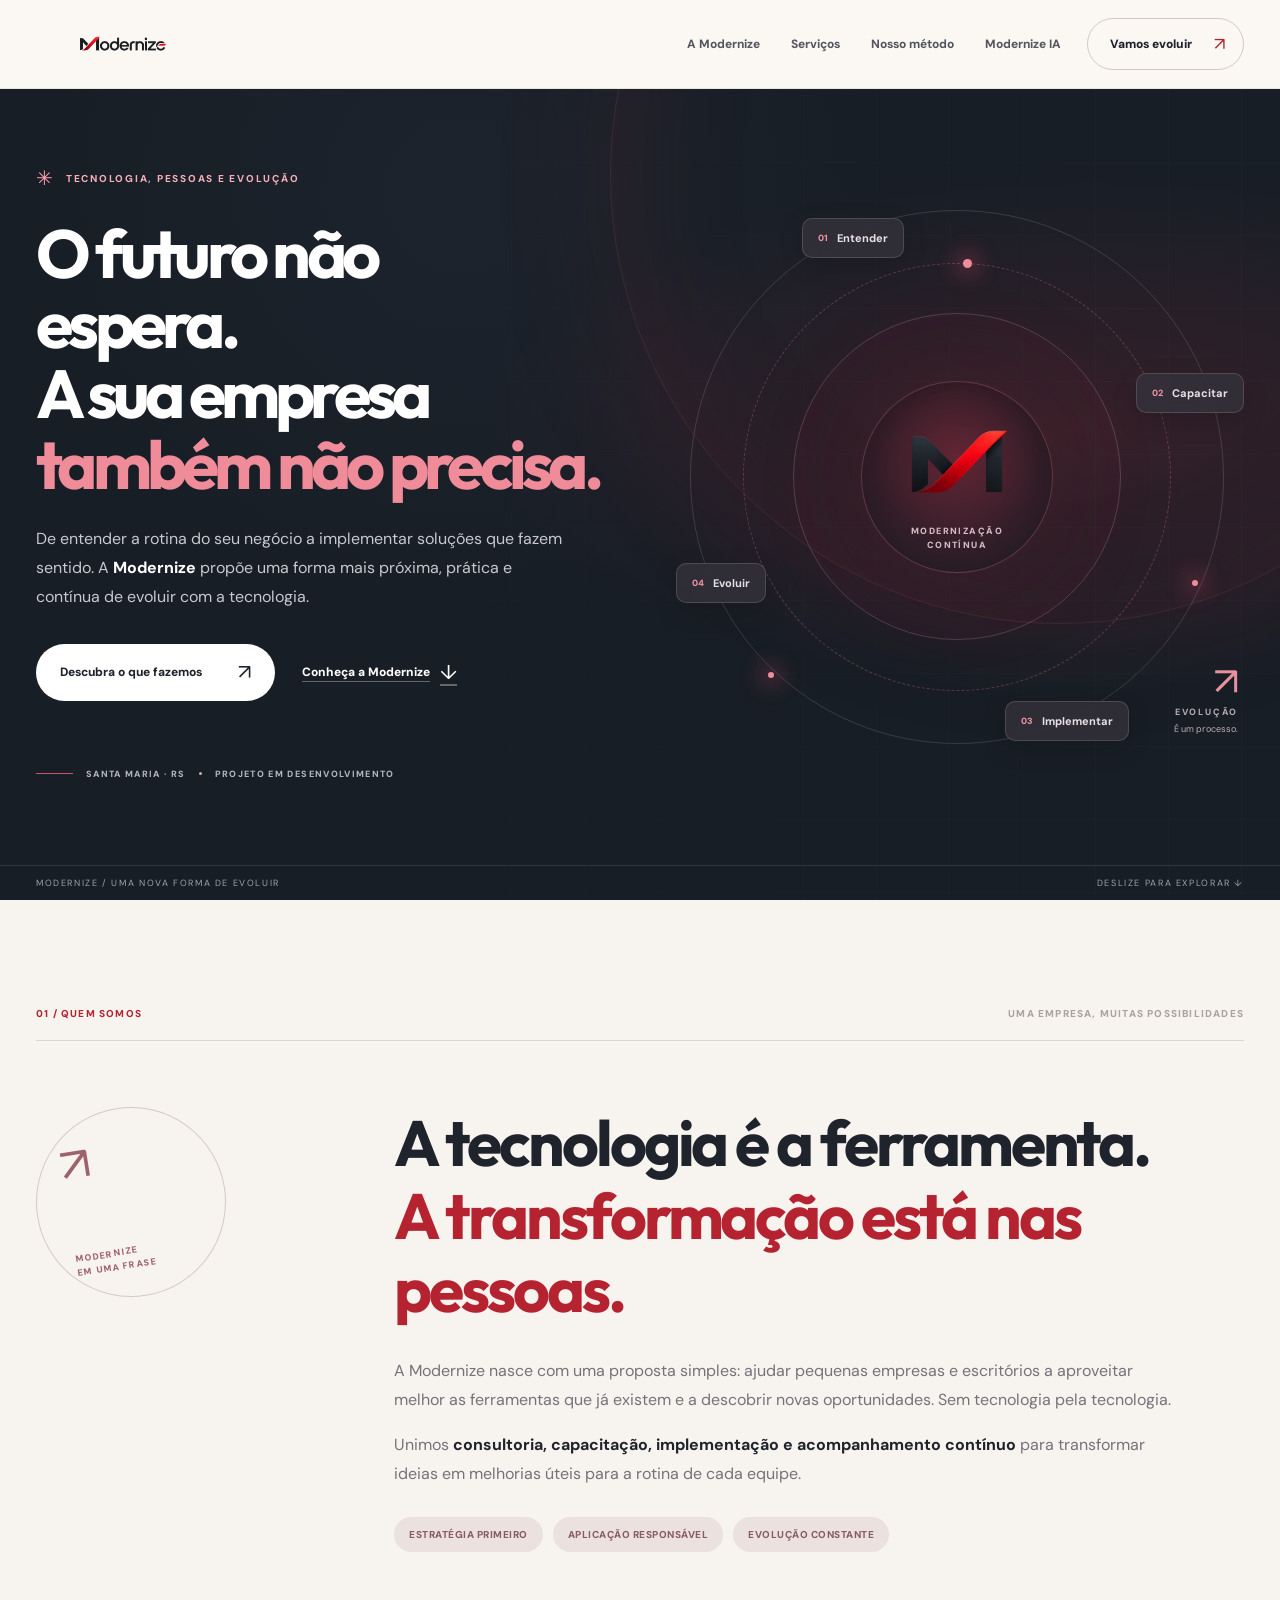
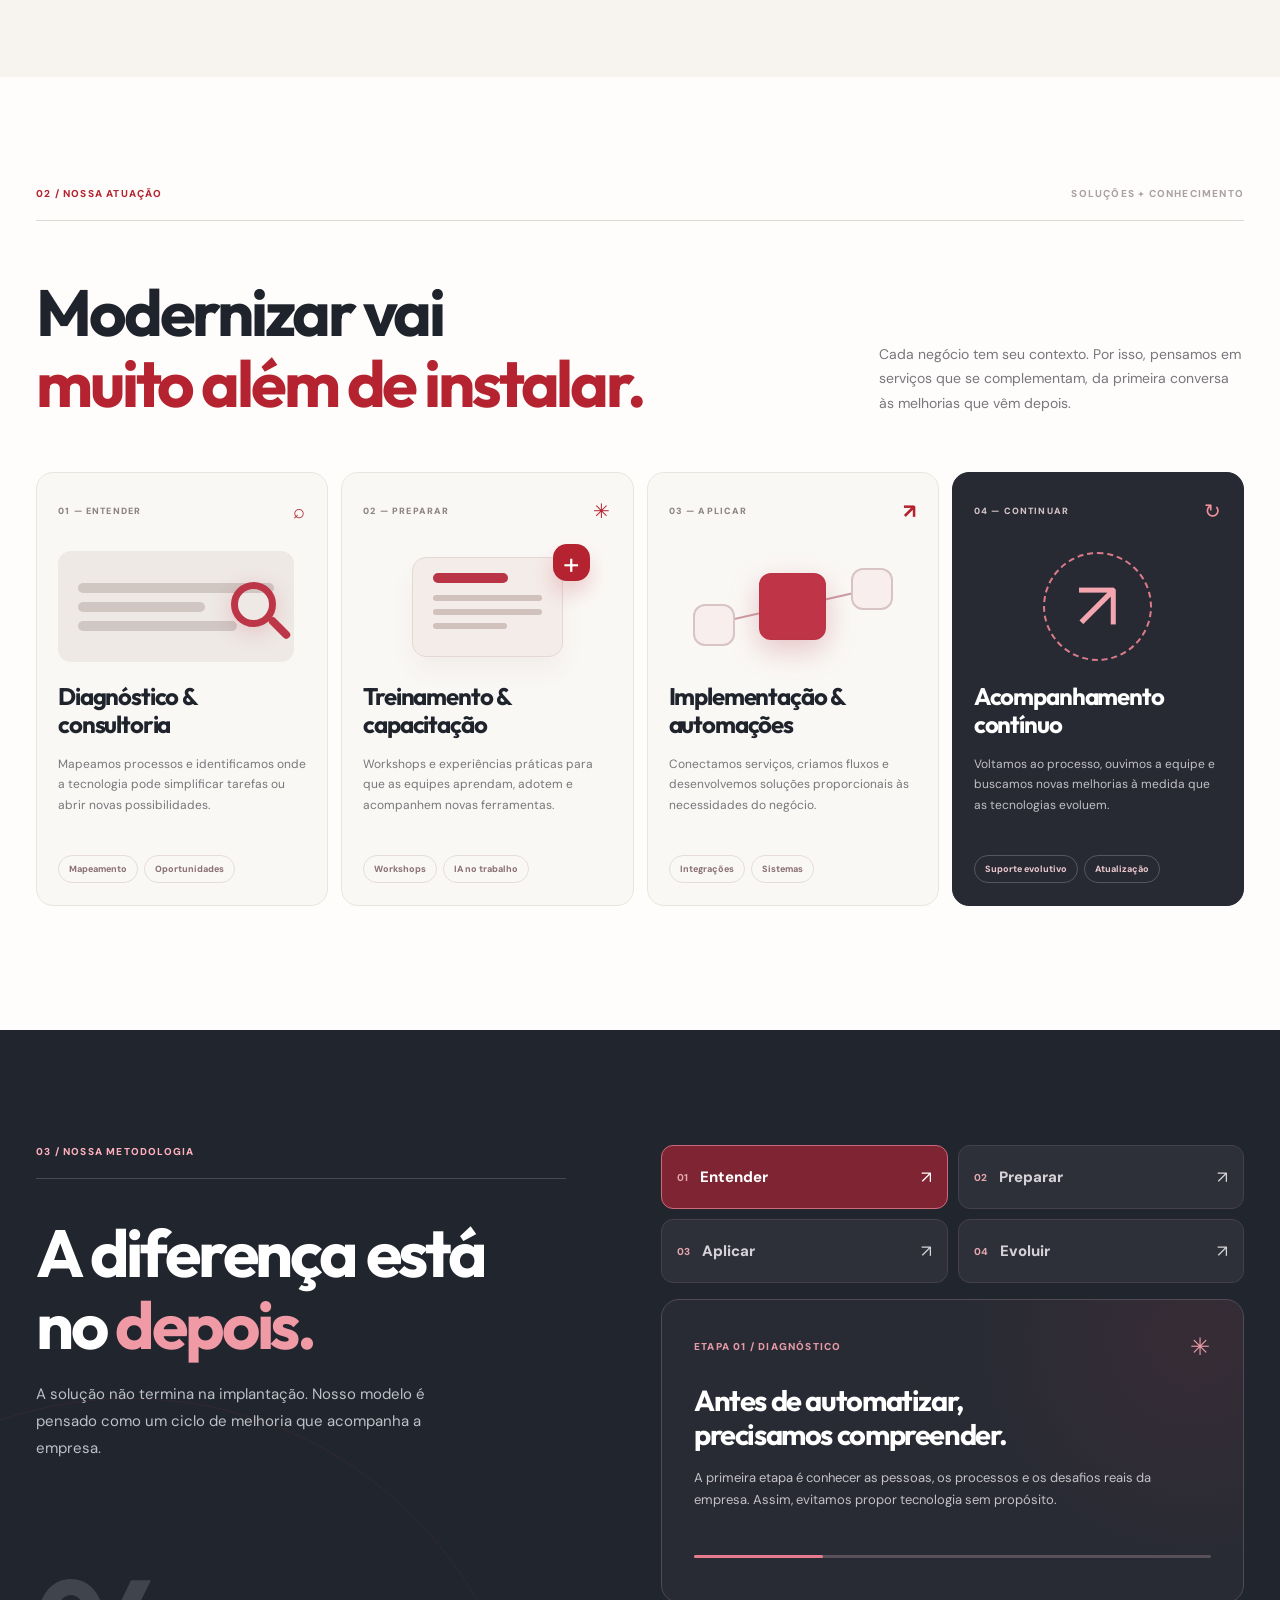
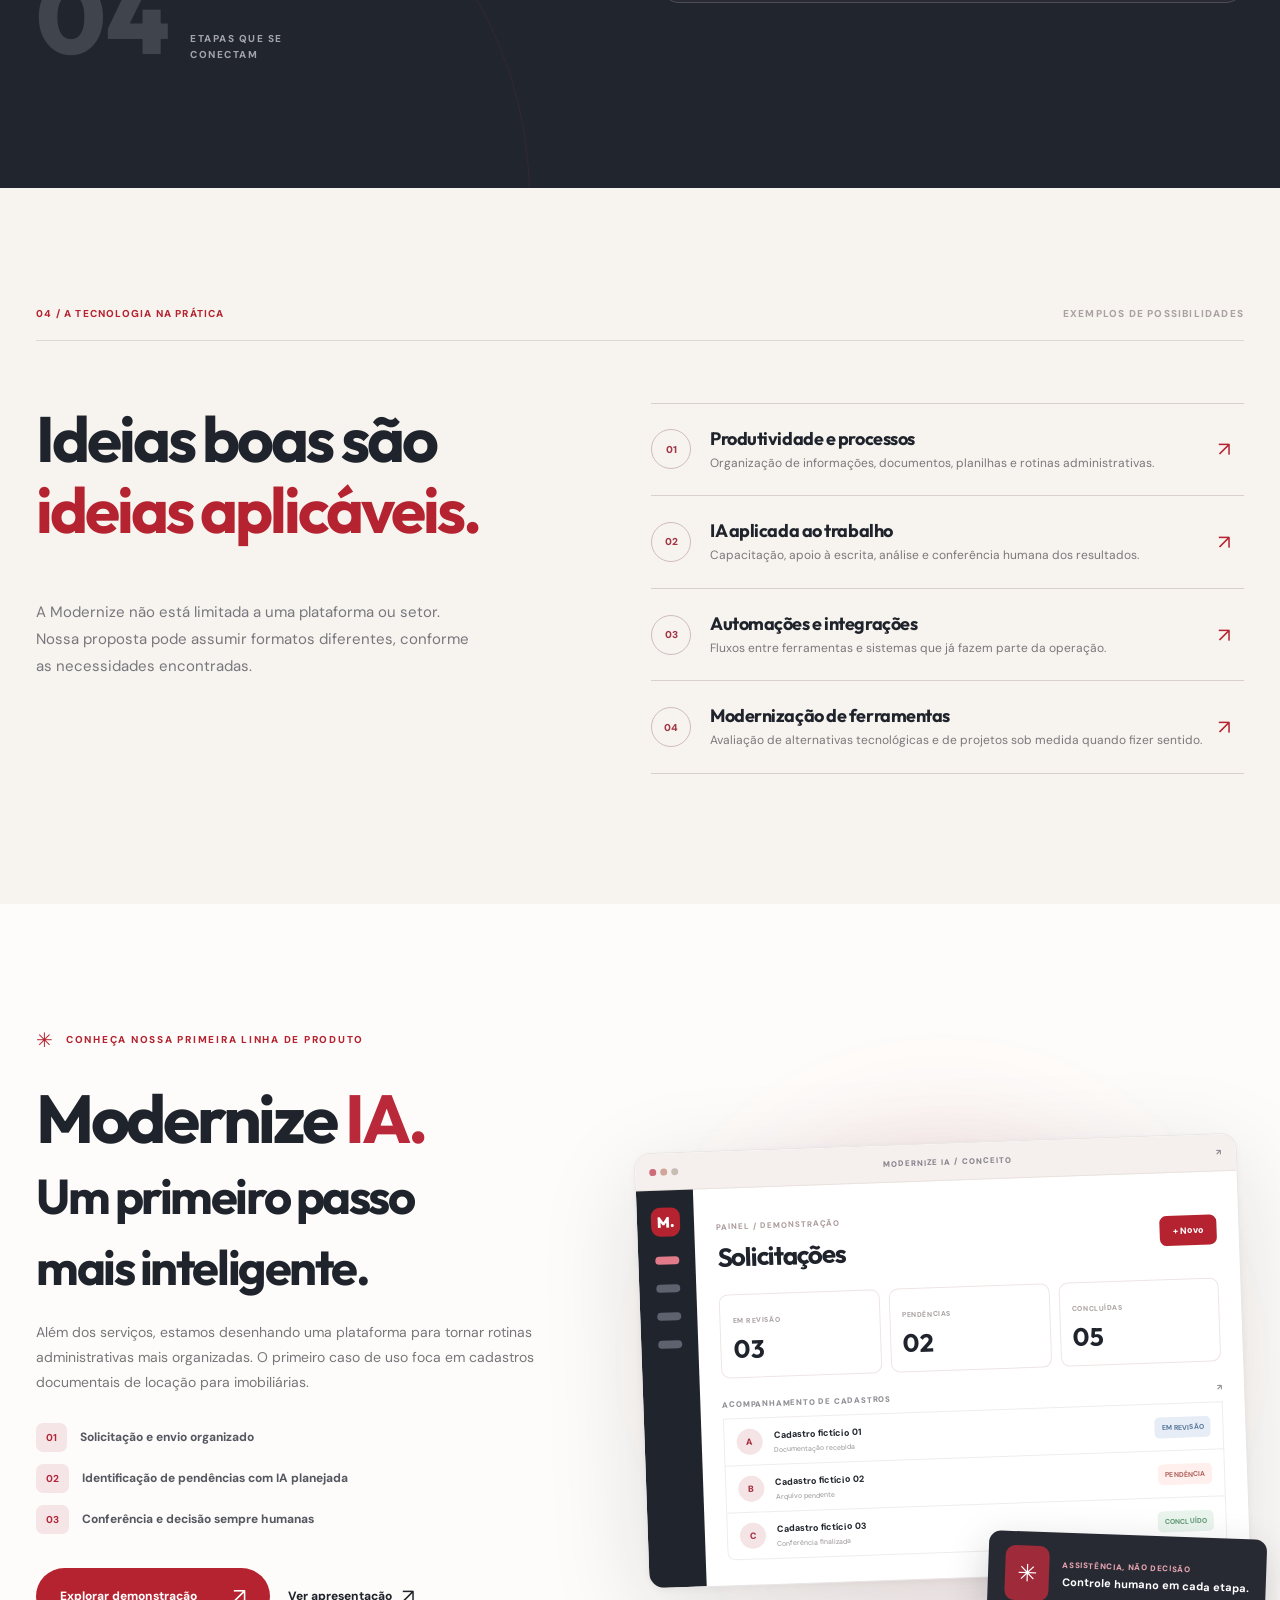
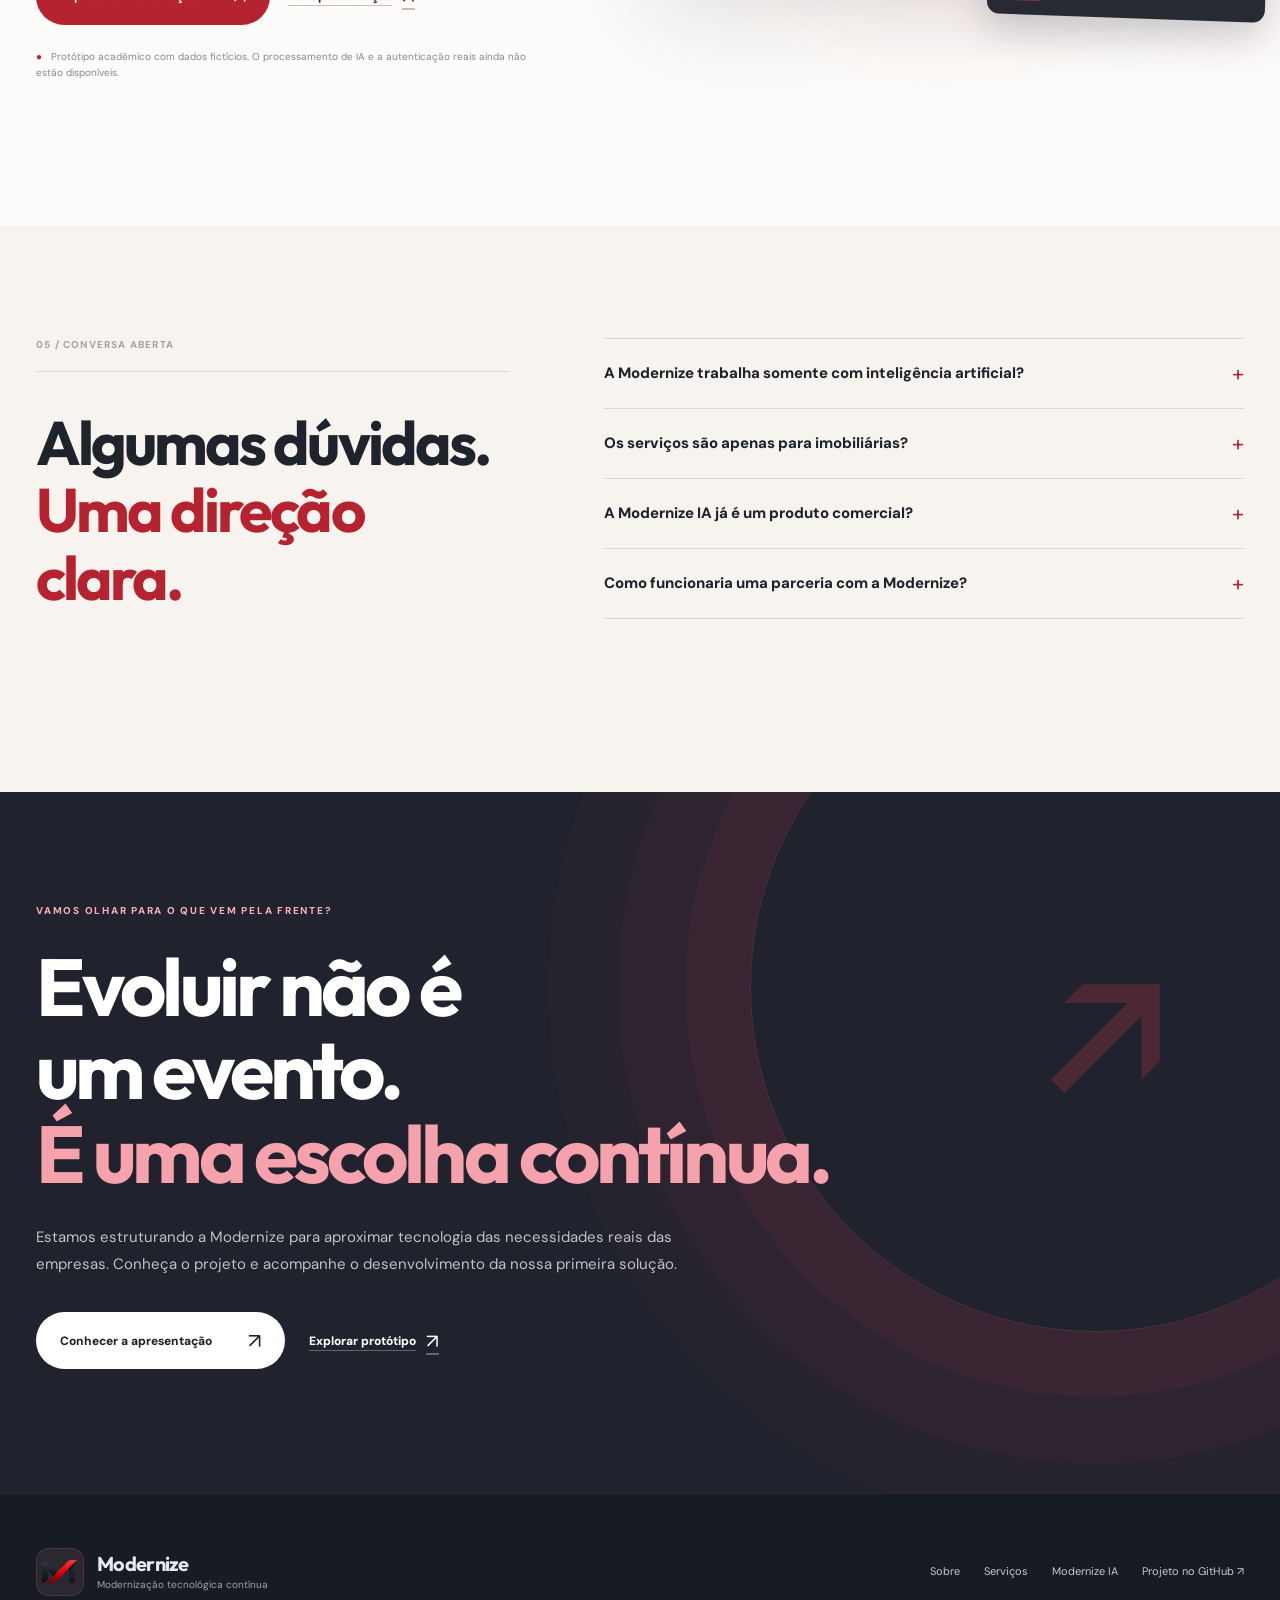
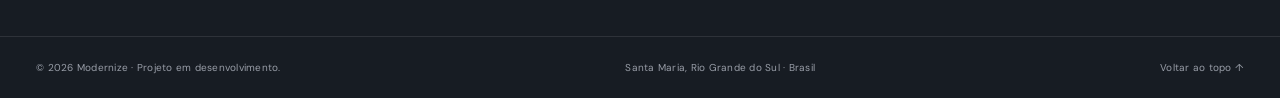
==== landing/index.html @ 46f1979c "feat: cria landing page institucional da Modernize para publicação separada na Vercel" ====
<!doctype html>
<html lang="pt-BR">
<head>
  <meta charset="UTF-8">
  <meta name="viewport" content="width=device-width, initial-scale=1, viewport-fit=cover">
  <meta name="theme-color" content="#f6f2ee">
  <meta name="description" content="Modernize: consultoria, capacitação, automações, sistemas e acompanhamento tecnológico contínuo para empresas. A tecnologia muda. A Modernize acompanha.">
  <meta property="og:type" content="website">
  <meta property="og:title" content="Modernize — Tecnologia para continuar evoluindo">
  <meta property="og:description" content="Do diagnóstico à implementação. Da capacitação ao acompanhamento contínuo. Modernização tecnológica pensada para a rotina do seu negócio.">
  <meta property="og:locale" content="pt_BR">
  <meta name="color-scheme" content="light">
  <title>Modernize — Modernização tecnológica contínua</title>
  <link rel="icon" type="image/png" href="assets/brand/Glossy%20Red%20and%20Graphite%20M%20Logo.png">
  <link rel="stylesheet" href="styles.css">
  <script defer src="main.js"></script>
</head>
<body>
  <a class="skip-link" href="#inicio">Ir para conteúdo</a>
  <div class="reading-progress" aria-hidden="true"></div>

  <header class="site-header" id="topo">
    <div class="shell nav-shell">
      <a href="#inicio" class="nav-brand" aria-label="Modernize, voltar ao início">
        <img src="assets/brand/Modernize%20logo.png" alt="Modernize" width="173" height="51">
      </a>
      <nav class="nav-links" id="primary-navigation" aria-label="Navegação principal">
        <a href="#sobre">A Modernize</a>
        <a href="#servicos">Serviços</a>
        <a href="#metodo">Nosso método</a>
        <a href="#modernize-ia">Modernize IA</a>
        <a class="nav-mobile-cta" href="#proximo-passo">Conhecer o projeto <span aria-hidden="true">↗</span></a>
      </nav>
      <a class="nav-cta" href="#proximo-passo">Vamos evoluir <span aria-hidden="true">↗</span></a>
      <button class="menu-toggle" id="menu-toggle" type="button" aria-expanded="false" aria-controls="primary-navigation" aria-label="Abrir menu">
        <span></span><span></span>
      </button>
    </div>
  </header>

  <main id="inicio">
    <section class="hero" aria-labelledby="hero-title">
      <div class="hero-grid" aria-hidden="true"></div>
      <div class="hero-light" aria-hidden="true"></div>
      <div class="shell hero-layout">
        <div class="hero-copy">
          <div class="overline on-dark"><span class="tiny-star">✳</span> TECNOLOGIA, PESSOAS E EVOLUÇÃO</div>
          <h1 id="hero-title">O futuro não<br>espera.<br><span>A sua empresa</span><br><em>também não precisa.</em></h1>
          <p>De entender a rotina do seu negócio a implementar soluções que fazem sentido. A <strong>Modernize</strong> propõe uma forma mais próxima, prática e contínua de evoluir com a tecnologia.</p>
          <div class="hero-actions">
            <a class="button button-light" href="#servicos">Descubra o que fazemos <span aria-hidden="true">↗</span></a>
            <a class="text-link text-link-light" href="#sobre">Conheça a Modernize <span aria-hidden="true">↓</span></a>
          </div>
          <div class="hero-bottom"><span class="hero-bottom-line" aria-hidden="true"></span><span>SANTA MARIA · RS</span><span class="dot-separator" aria-hidden="true"></span><span>PROJETO EM DESENVOLVIMENTO</span></div>
        </div>
        <div class="hero-visual" aria-label="Diagrama ilustrativo: entender, capacitar, implementar e evoluir continuamente">
          <div class="orbit orbit-one" aria-hidden="true"></div>
          <div class="orbit orbit-two" aria-hidden="true"></div>
          <div class="orbit orbit-three" aria-hidden="true"></div>
          <span class="orbit-spark spark-one" aria-hidden="true"></span>
          <span class="orbit-spark spark-two" aria-hidden="true"></span>
          <span class="orbit-spark spark-three" aria-hidden="true"></span>
          <span class="orbit-label label-top"><span class="label-index">01</span> Entender</span>
          <span class="orbit-label label-right"><span class="label-index">02</span> Capacitar</span>
          <span class="orbit-label label-bottom"><span class="label-index">03</span> Implementar</span>
          <span class="orbit-label label-left"><span class="label-index">04</span> Evoluir</span>
          <div class="orbit-core">
            <img src="assets/brand/Glossy%20Red%20and%20Graphite%20M%20Logo.png" width="156" height="156" alt="">
            <span>MODERNIZAÇÃO<br>CONTÍNUA</span>
          </div>
          <div class="orbit-corner" aria-hidden="true"><span>↗</span><b>EVOLUÇÃO</b><small>É um processo.</small></div>
        </div>
      </div>
      <div class="hero-tail" aria-hidden="true"><span>MODERNIZE / UMA NOVA FORMA DE EVOLUIR</span><span>DESLIZE PARA EXPLORAR ↓</span></div>
    </section>

    <section class="statement-section" id="sobre" aria-labelledby="statement-title">
      <div class="shell">
        <div class="section-meta"><span>01 / QUEM SOMOS</span><span>UMA EMPRESA, MUITAS POSSIBILIDADES</span></div>
        <div class="statement-layout">
          <div class="statement-stamp"><span class="stamp-arrow">↗</span><span>MODERNIZE<br>EM UMA FRASE</span></div>
          <div class="statement-copy reveal">
            <h2 id="statement-title">A tecnologia é a ferramenta.<br><em>A transformação está nas pessoas.</em></h2>
            <p>A Modernize nasce com uma proposta simples: ajudar pequenas empresas e escritórios a aproveitar melhor as ferramentas que já existem e a descobrir novas oportunidades. Sem tecnologia pela tecnologia.</p>
            <p>Unimos <strong>consultoria, capacitação, implementação e acompanhamento contínuo</strong> para transformar ideias em melhorias úteis para a rotina de cada equipe.</p>
            <div class="statement-pills"><span>Estratégia primeiro</span><span>Aplicação responsável</span><span>Evolução constante</span></div>
          </div>
        </div>
      </div>
    </section>

    <section class="services-section" id="servicos" aria-labelledby="services-title">
      <div class="shell">
        <div class="section-meta"><span>02 / NOSSA ATUAÇÃO</span><span>SOLUÇÕES + CONHECIMENTO</span></div>
        <div class="section-title-row reveal">
          <h2 id="services-title">Modernizar vai<br><em>muito além de instalar.</em></h2>
          <p>Cada negócio tem seu contexto. Por isso, pensamos em serviços que se complementam, da primeira conversa às melhorias que vêm depois.</p>
        </div>
        <div class="services-grid">
          <article class="service-card reveal">
            <div class="service-card-top"><span>01 — ENTENDER</span><span class="card-icon" aria-hidden="true">⌕</span></div>
            <div class="service-illustration illus-diagnostic" aria-hidden="true"><span></span><span></span><span></span><i class="inspection-point"></i></div>
            <h3>Diagnóstico &amp;<br>consultoria</h3>
            <p>Mapeamos processos e identificamos onde a tecnologia pode simplificar tarefas ou abrir novas possibilidades.</p>
            <div class="service-tags"><span>Mapeamento</span><span>Oportunidades</span></div>
          </article>
          <article class="service-card reveal">
            <div class="service-card-top"><span>02 — PREPARAR</span><span class="card-icon" aria-hidden="true">✳</span></div>
            <div class="service-illustration illus-training" aria-hidden="true"><span class="training-screen"><b></b><i></i><i></i><i></i></span><span class="training-spark">+</span></div>
            <h3>Treinamento &amp;<br>capacitação</h3>
            <p>Workshops e experiências práticas para que as equipes aprendam, adotem e acompanhem novas ferramentas.</p>
            <div class="service-tags"><span>Workshops</span><span>IA no trabalho</span></div>
          </article>
          <article class="service-card reveal">
            <div class="service-card-top"><span>03 — APLICAR</span><span class="card-icon" aria-hidden="true">↗</span></div>
            <div class="service-illustration illus-implementation" aria-hidden="true"><span class="node-main"></span><span class="node-left"></span><span class="node-right"></span><i class="node-line line-a"></i><i class="node-line line-b"></i></div>
            <h3>Implementação &amp;<br>automações</h3>
            <p>Conectamos serviços, criamos fluxos e desenvolvemos soluções proporcionais às necessidades do negócio.</p>
            <div class="service-tags"><span>Integrações</span><span>Sistemas</span></div>
          </article>
          <article class="service-card service-card-accent reveal">
            <div class="service-card-top"><span>04 — CONTINUAR</span><span class="card-icon" aria-hidden="true">↻</span></div>
            <div class="service-illustration illus-evolution" aria-hidden="true"><span class="evolution-ring"><b>↗</b></span></div>
            <h3>Acompanhamento<br>contínuo</h3>
            <p>Voltamos ao processo, ouvimos a equipe e buscamos novas melhorias à medida que as tecnologias evoluem.</p>
            <div class="service-tags"><span>Suporte evolutivo</span><span>Atualização</span></div>
          </article>
        </div>
      </div>
    </section>

    <section class="process-section" id="metodo" aria-labelledby="process-title">
      <div class="shell process-layout">
        <div class="process-intro reveal">
          <div class="section-meta meta-on-dark"><span>03 / NOSSA METODOLOGIA</span></div>
          <h2 id="process-title">A diferença está<br>no <em>depois.</em></h2>
          <p>A solução não termina na implantação. Nosso modelo é pensado como um ciclo de melhoria que acompanha a empresa.</p>
          <div class="method-index"><b>04</b><span>ETAPAS QUE SE<br>CONECTAM</span></div>
        </div>
        <div class="process-content reveal">
          <div class="method-tabs" role="tablist" aria-label="Etapas do nosso método">
            <button class="method-tab is-active" type="button" role="tab" id="method-tab-1" aria-selected="true" aria-controls="method-panel" data-stage="0"><span>01</span> Entender <span class="method-symbol" aria-hidden="true">↗</span></button>
            <button class="method-tab" type="button" role="tab" id="method-tab-2" aria-selected="false" aria-controls="method-panel" data-stage="1" tabindex="-1"><span>02</span> Preparar <span class="method-symbol" aria-hidden="true">↗</span></button>
            <button class="method-tab" type="button" role="tab" id="method-tab-3" aria-selected="false" aria-controls="method-panel" data-stage="2" tabindex="-1"><span>03</span> Aplicar <span class="method-symbol" aria-hidden="true">↗</span></button>
            <button class="method-tab" type="button" role="tab" id="method-tab-4" aria-selected="false" aria-controls="method-panel" data-stage="3" tabindex="-1"><span>04</span> Evoluir <span class="method-symbol" aria-hidden="true">↗</span></button>
          </div>
          <div class="method-panel" id="method-panel" role="tabpanel" aria-labelledby="method-tab-1" tabindex="0">
            <div class="method-panel-head"><span id="method-panel-label">ETAPA 01 / DIAGNÓSTICO</span><span aria-hidden="true">✳</span></div>
            <h3 id="method-panel-title">Antes de automatizar,<br>precisamos compreender.</h3>
            <p id="method-panel-text">A primeira etapa é conhecer as pessoas, os processos e os desafios reais da empresa. Assim, evitamos propor tecnologia sem propósito.</p>
            <div class="method-progress" aria-label="Primeira etapa de quatro"><i class="method-progress-fill" id="method-progress-fill"></i></div>
          </div>
        </div>
      </div>
    </section>

    <section class="applications-section" aria-labelledby="apps-title">
      <div class="shell">
        <div class="section-meta"><span>04 / A TECNOLOGIA NA PRÁTICA</span><span>EXEMPLOS DE POSSIBILIDADES</span></div>
        <div class="applications-layout">
          <div class="applications-intro reveal">
            <h2 id="apps-title">Ideias boas são<br><em>ideias aplicáveis.</em></h2>
            <p>A Modernize não está limitada a uma plataforma ou setor. Nossa proposta pode assumir formatos diferentes, conforme as necessidades encontradas.</p>
          </div>
          <div class="application-list reveal">
            <div class="application-row"><span class="application-icon">01</span><div><h3>Produtividade e processos</h3><p>Organização de informações, documentos, planilhas e rotinas administrativas.</p></div><span aria-hidden="true">↗</span></div>
            <div class="application-row"><span class="application-icon">02</span><div><h3>IA aplicada ao trabalho</h3><p>Capacitação, apoio à escrita, análise e conferência humana dos resultados.</p></div><span aria-hidden="true">↗</span></div>
            <div class="application-row"><span class="application-icon">03</span><div><h3>Automações e integrações</h3><p>Fluxos entre ferramentas e sistemas que já fazem parte da operação.</p></div><span aria-hidden="true">↗</span></div>
            <div class="application-row"><span class="application-icon">04</span><div><h3>Modernização de ferramentas</h3><p>Avaliação de alternativas tecnológicas e de projetos sob medida quando fizer sentido.</p></div><span aria-hidden="true">↗</span></div>
          </div>
        </div>
      </div>
    </section>

    <section class="product-section" id="modernize-ia" aria-labelledby="product-title">
      <div class="shell product-shell">
        <div class="product-copy reveal">
          <div class="overline"><span class="red-star">✳</span> CONHEÇA NOSSA PRIMEIRA LINHA DE PRODUTO</div>
          <h2 id="product-title">Modernize <em>IA.</em><br><span>Um primeiro passo<br>mais inteligente.</span></h2>
          <p>Além dos serviços, estamos desenhando uma plataforma para tornar rotinas administrativas mais organizadas. O primeiro caso de uso foca em cadastros documentais de locação para imobiliárias.</p>
          <div class="product-benefits"><span><b>01</b> Solicitação e envio organizado</span><span><b>02</b> Identificação de pendências com IA planejada</span><span><b>03</b> Conferência e decisão sempre humanas</span></div>
          <div class="product-actions"><a class="button button-red" href="https://eduardolavall.github.io/modernize/demo.html" target="_blank" rel="noopener noreferrer">Explorar demonstração <span aria-hidden="true">↗</span></a><a class="text-link" href="https://eduardolavall.github.io/modernize/" target="_blank" rel="noopener noreferrer">Ver apresentação <span aria-hidden="true">↗</span></a></div>
          <p class="product-caveat"><span aria-hidden="true">●</span> Protótipo acadêmico com dados fictícios. O processamento de IA e a autenticação reais ainda não estão disponíveis.</p>
        </div>
        <div class="product-art reveal" aria-label="Prévia ilustrativa de painel de controle de solicitações da Modernize IA">
          <div class="product-window">
            <div class="window-bar"><div><i></i><i></i><i></i></div><span>MODERNIZE IA / CONCEITO</span><span>↗</span></div>
            <div class="window-content">
              <div class="mock-side"><div class="mock-logo">M.</div><span class="mock-nav-active"></span><span></span><span></span><span></span></div>
              <div class="mock-main">
                <div class="mock-header"><div><small>PAINEL / DEMONSTRAÇÃO</small><h3>Solicitações</h3></div><span class="mock-new">+ Novo</span></div>
                <div class="mock-stats"><div><small>EM REVISÃO</small><strong>03</strong></div><div><small>PENDÊNCIAS</small><strong>02</strong></div><div><small>CONCLUÍDAS</small><strong>05</strong></div></div>
                <div class="mock-table-title">ACOMPANHAMENTO DE CADASTROS <span>↗</span></div>
                <div class="mock-table-row"><span class="mock-avatar">A</span><span>Cadastro fictício 01<small>Documentação recebida</small></span><b class="status-review">EM REVISÃO</b></div>
                <div class="mock-table-row"><span class="mock-avatar">B</span><span>Cadastro fictício 02<small>Arquivo pendente</small></span><b class="status-pending">PENDÊNCIA</b></div>
                <div class="mock-table-row"><span class="mock-avatar">C</span><span>Cadastro fictício 03<small>Conferência finalizada</small></span><b class="status-done">CONCLUÍDO</b></div>
              </div>
            </div>
          </div>
          <div class="product-float"><span>✳</span><div><small>ASSISTÊNCIA, NÃO DECISÃO</small><strong>Controle humano em cada etapa.</strong></div></div>
        </div>
      </div>
    </section>

    <section class="faq-section" aria-labelledby="faq-title">
      <div class="shell faq-layout">
        <div class="reveal">
          <div class="section-meta"><span>05 / CONVERSA ABERTA</span></div>
          <h2 id="faq-title">Algumas dúvidas.<br><em>Uma direção clara.</em></h2>
        </div>
        <div class="faq-list reveal">
          <details><summary>A Modernize trabalha somente com inteligência artificial?<span aria-hidden="true">+</span></summary><p>Não. Inteligência artificial é uma das tecnologias que podemos aplicar. O foco da Modernize é entender processos e combinar capacitação, sistemas, integrações e melhorias adequadas a cada empresa.</p></details>
          <details><summary>Os serviços são apenas para imobiliárias?<span aria-hidden="true">+</span></summary><p>Não. Nossa proposta é atender empresas e escritórios de diferentes setores. Imobiliárias são o primeiro segmento escolhido para desenvolver e validar uma oferta específica.</p></details>
          <details><summary>A Modernize IA já é um produto comercial?<span aria-hidden="true">+</span></summary><p>Ainda não. Atualmente temos uma demonstração acadêmica funcional com dados sintéticos. Integrações reais, armazenamento seguro, autenticação e processamento de IA fazem parte das etapas posteriores.</p></details>
          <details><summary>Como funcionaria uma parceria com a Modernize?<span aria-hidden="true">+</span></summary><p>O modelo proposto começa com diagnóstico, passa por capacitação e implementação, e inclui acompanhamento de resultados. Escopo, investimento e operação dependerão do contexto de cada projeto e ainda serão validados.</p></details>
        </div>
      </div>
    </section>

    <section class="end-section" id="proximo-passo" aria-labelledby="end-title">
      <div class="shell end-layout">
        <div class="end-decoration" aria-hidden="true">↗</div>
        <div class="end-copy reveal"><div class="overline on-dark">VAMOS OLHAR PARA O QUE VEM PELA FRENTE?</div><h2 id="end-title">Evoluir não é<br>um evento.<br><em>É uma escolha contínua.</em></h2><p>Estamos estruturando a Modernize para aproximar tecnologia das necessidades reais das empresas. Conheça o projeto e acompanhe o desenvolvimento da nossa primeira solução.</p><div class="end-actions"><a class="button button-light" href="https://eduardolavall.github.io/modernize/" target="_blank" rel="noopener noreferrer">Conhecer a apresentação <span aria-hidden="true">↗</span></a><a class="text-link text-link-light" href="https://eduardolavall.github.io/modernize/demo.html" target="_blank" rel="noopener noreferrer">Explorar protótipo <span aria-hidden="true">↗</span></a></div></div>
      </div>
    </section>
  </main>

  <footer class="site-footer">
    <div class="shell footer-content"><div class="footer-brand"><span class="footer-mark"><img src="assets/brand/Glossy%20Red%20and%20Graphite%20M%20Logo.png" alt="" width="43" height="43"></span><div><strong>Modernize</strong><span>Modernização tecnológica contínua</span></div></div><div class="footer-links"><a href="#sobre">Sobre</a><a href="#servicos">Serviços</a><a href="#modernize-ia">Modernize IA</a><a href="https://github.com/EduardoLavall/modernize" target="_blank" rel="noopener noreferrer">Projeto no GitHub ↗</a></div></div>
    <div class="shell footer-bottom"><span>© <span id="current-year">2026</span> Modernize · Projeto em desenvolvimento.</span><span>Santa Maria, Rio Grande do Sul · Brasil</span><a href="#topo">Voltar ao topo ↑</a></div>
  </footer>
</body>
</html>
---- landing/styles.css ----
@import url('https://fonts.googleapis.com/css2?family=DM+Sans:wght@400;500;600;700;800&family=Outfit:wght@400;500;600;700;800;900&display=swap');
:root{--ink:#1f232b;--night:#171c23;--night2:#232831;--red:#b4232f;--red2:#d53b4e;--wine:#7e1e29;--soft:#f5f1ee;--paper:#fffcf9;--line:#e4ded8;--stone:#b8b1ac;--muted:#74757a;--blue:#8fa8c1;--w:1216px;--round:22px;color:var(--ink);background:var(--soft);font-family:"DM Sans",Inter,ui-sans-serif,-apple-system,BlinkMacSystemFont,"Segoe UI",sans-serif;font-synthesis:none}
*,*:before,*:after{box-sizing:border-box}html{scroll-behavior:smooth;scroll-padding-top:95px}body{margin:0;min-width:320px;overflow-x:hidden;-webkit-font-smoothing:antialiased}body.nav-open{overflow:hidden}button,a{ -webkit-tap-highlight-color:transparent}button{font:inherit;cursor:pointer}a{color:inherit;text-decoration:none}button:focus-visible,a:focus-visible,summary:focus-visible{outline:3px solid #e34c61;outline-offset:5px}::selection{background:#b4232f;color:white}.shell{max-width:calc(var(--w) + 2*36px);margin:0 auto;padding-left:36px;padding-right:36px}h1,h2,h3,p{margin-top:0}h1,h2,h3{font-family:Outfit,"DM Sans",sans-serif;letter-spacing:-.048em}h2{font-weight:700}em{font-style:normal;color:var(--red)}.skip-link{position:fixed;top:-120px;left:20px;z-index:9999;padding:13px 20px;background:#fff;color:#111;border-radius:4px}.skip-link:focus{top:20px}.reading-progress{position:fixed;z-index:150;top:0;left:0;width:100%;height:3px;background:var(--red);transform-origin:left;transform:scaleX(0);pointer-events:none}.overline{display:flex;align-items:center;gap:11px;text-transform:uppercase;font-size:10px;font-weight:800;letter-spacing:.175em;color:var(--red)}.overline.on-dark{color:#f6afb8}.red-star{font-size:20px}.tiny-star{font-size:20px;color:#ff9fad}.section-meta{display:flex;justify-content:space-between;align-items:center;gap:20px;padding-bottom:20px;border-bottom:1px solid #ded8d3;text-transform:uppercase;letter-spacing:.12em;color:var(--red);font-size:10px;font-weight:800}.section-meta span:last-child{color:#aaa2a2}.section-meta.meta-on-dark{border-color:#ffffff2b}.section-meta.meta-on-dark span{color:#ffb1bd}
.button{min-height:57px;padding:0 24px;display:inline-flex;justify-content:space-between;align-items:center;gap:36px;border-radius:100px;font-size:12px;font-weight:800;transition:background .23s ease,color .23s ease,transform .25s ease,box-shadow .25s ease;white-space:nowrap}.button:hover{transform:translateY(-3px);box-shadow:0 12px 40px #0002}.button span{font-size:21px;font-weight:400}.button-light{background:#fff;color:#1d232b}.button-light:hover{background:#f8e9e9}.button-red{background:var(--red);color:#fff}.button-red:hover{background:var(--wine)}.text-link{display:inline-flex;align-items:center;gap:10px;font-size:12px;font-weight:800;text-decoration:underline;text-underline-offset:5px;text-decoration-color:#c9bcb9}.text-link span{font-size:20px;font-weight:400}.text-link-light{color:#fff;text-decoration-color:#66666c}
.site-header{position:sticky;top:0;z-index:100;background:rgba(251,248,244,.96);border-bottom:1px solid #e9e3dd;backdrop-filter:blur(18px);transition:box-shadow .2s}.site-header.is-scrolled{box-shadow:0 8px 24px #221e2415}.nav-shell{height:88px;display:flex;align-items:center;justify-content:space-between;gap:26px}.nav-brand{display:flex;align-items:center;max-width:183px;flex-shrink:0}.nav-brand img{width:173px;height:auto;max-height:65px;object-fit:contain}.nav-links{display:flex;align-items:center;gap:31px;margin-left:auto}.nav-links>a{font-size:12px;font-weight:750;color:#53565d;white-space:nowrap;transition:color .2s}.nav-links>a:hover{color:var(--red)}.nav-cta{display:flex;align-items:center;gap:22px;border:1px solid #d2c8c5;border-radius:999px;padding:13px 18px 13px 22px;font-size:12px;font-weight:850;white-space:nowrap}.nav-cta span{font-size:18px;color:var(--red);font-weight:400}.nav-cta:hover{border-color:var(--red);color:var(--red)}.nav-mobile-cta,.menu-toggle{display:none!important}
.hero{background:#181e26;color:#fff;position:relative;overflow:hidden;isolation:isolate;min-height:682px}.hero:before{content:"";position:absolute;inset:0;background:radial-gradient(ellipse at 85% 42%,#8b253441,transparent 39%),radial-gradient(circle at 36% 13%,#515e7015,transparent 39%);z-index:-1}.hero-grid{position:absolute;inset:0;background-image:linear-gradient(#ffffff08 1px,transparent 1px),linear-gradient(90deg,#ffffff08 1px,transparent 1px);background-size:73px 73px;mask-image:linear-gradient(90deg,transparent 10%,black 100%);opacity:.52;z-index:-1}.hero-light{position:absolute;right:-18%;top:-45%;width:900px;height:900px;border-radius:50%;border:1px solid #f56c7c24;box-shadow:inset 0 0 130px #8c26352b,0 0 130px #6822312a;pointer-events:none}.hero-layout{display:grid;grid-template-columns:1.04fr .96fr;align-items:center;min-height:646px;position:relative;gap:12px}.hero-copy{padding:76px 0 85px;position:relative;z-index:2}.hero h1{font-size:clamp(55px,5.3vw,83px);line-height:1.035;letter-spacing:-.07em;font-weight:700;margin:27px 0 25px}.hero h1 span{color:#fff}.hero h1 em{color:#f08c9a}.hero-copy>p{max-width:540px;color:#c6c9cf;font-size:16px;line-height:1.83;margin-bottom:32px}.hero-copy>p strong{color:#fff}.hero-actions{display:flex;align-items:center;gap:27px;flex-wrap:wrap}.hero-bottom{margin-top:67px;display:flex;align-items:center;gap:13px;color:#b1b6c0;font-size:9px;letter-spacing:.15em;font-weight:800}.hero-bottom-line{width:37px;height:1px;background:#d05265}.dot-separator{width:3px;height:3px;background:#d6a9ae;border-radius:50%}.hero-visual{height:574px;width:100%;position:relative;display:grid;place-items:center;perspective:1000px}.orbit{position:absolute;border-radius:50%;border:1px solid #b9687866;aspect-ratio:1}.orbit-one{width:76%;max-width:428px;border-style:dashed;animation:orbitSpin 65s linear infinite}.orbit-two{width:57%;max-width:328px;border-color:#f6b5bf38;box-shadow:inset 0 0 70px #992c3c1a}.orbit-three{width:93%;max-width:539px;border-color:#fff2;animation:orbitSpin 110s linear infinite reverse}.orbit-core{position:relative;z-index:2;width:192px;height:192px;border-radius:50%;display:flex;flex-direction:column;align-items:center;justify-content:center;gap:7px;background:radial-gradient(circle at 50% 40%,#632534 0%,#361f2a 56%,#24232b 100%);border:1px solid #c76f7c4d;box-shadow:0 0 110px #b82f4333,inset 0 0 40px #0004}.orbit-core img{height:116px;width:116px;object-fit:contain;border-radius:20px}.orbit-core>span{text-align:center;color:#d2bbc2;font-size:9px;letter-spacing:.16em;font-weight:850;line-height:1.6}.orbit-spark{position:absolute;width:9px;height:9px;border-radius:50%;background:#ed8d9b;box-shadow:0 0 22px 6px #e04d6a70}.spark-one{top:12%;left:51%}.spark-two{top:68%;right:8%;height:6px;width:6px}.spark-three{bottom:15%;left:17%;width:6px;height:6px}.orbit-label{position:absolute;z-index:4;color:#e6e0e5;padding:12px 15px;display:flex;align-items:center;gap:9px;border:1px solid #ffffff24;background:#34323bce;backdrop-filter:blur(10px);border-radius:10px;font-size:11px;font-weight:750;box-shadow:0 8px 26px #0002}.orbit-label .label-index{font-size:9px;color:#ec93a0;font-weight:850}.label-top{top:5%;left:23%}.label-right{top:32%;right:0}.label-bottom{bottom:4%;right:20%}.label-left{left:1%;bottom:28%}.orbit-corner{position:absolute;right:1%;bottom:5%;display:flex;flex-direction:column;align-items:end;gap:5px;color:#bbadb7}.orbit-corner span{font-size:40px;line-height:1;color:#e8909f}.orbit-corner b{font-size:9px;letter-spacing:.2em}.orbit-corner small{font-size:9px}.hero-tail{height:35px;display:flex;align-items:center;justify-content:space-between;padding:0 max(36px,calc((100vw - var(--w))/2));font-size:9px;letter-spacing:.18em;color:#9ea3ab;border-top:1px solid #ffffff1a}
.statement-section{padding:107px 0 125px;background:#f7f3ef}.statement-layout{display:grid;grid-template-columns:28% 72%;padding-top:66px;gap:20px}.statement-stamp{display:flex;flex-direction:column;justify-content:space-between;align-self:start;width:190px;height:190px;border:1px solid #d7c8c7;border-radius:50%;padding:25px 30px;color:#9e626b;transform:rotate(-9deg)}.stamp-arrow{font-size:48px;line-height:1}.statement-stamp span:last-child{font-size:9px;line-height:1.5;letter-spacing:.14em;font-weight:800}.statement-copy h2{font-size:clamp(40px,5.0vw,70px);line-height:1.14;margin:0 0 32px}.statement-copy p{font-size:16px;line-height:1.8;color:#75737a;max-width:780px}.statement-copy p strong{color:var(--ink)}.statement-pills{display:flex;gap:10px;flex-wrap:wrap;margin-top:28px}.statement-pills span{font-size:10px;letter-spacing:.05em;text-transform:uppercase;font-weight:800;color:#895b62;background:#ebe2df;padding:11px 15px;border-radius:50px}
.services-section{padding:110px 0 124px;background:#fffdfb}.section-title-row{display:flex;justify-content:space-between;align-items:end;gap:42px;margin:56px 0 52px}.section-title-row h2{font-size:clamp(43px,5.1vw,70px);line-height:1.1;margin:0}.section-title-row>p{max-width:365px;line-height:1.75;color:#77777c;font-size:14px;margin-bottom:5px}.services-grid{display:grid;grid-template-columns:repeat(4,1fr);gap:13px}.service-card{border:1px solid #ebe5df;border-radius:17px;padding:25px 21px 22px;min-height:434px;display:flex;flex-direction:column;background:#faf8f5;overflow:hidden;transition:transform .28s,box-shadow .28s,border .28s}.service-card:hover{transform:translateY(-7px);box-shadow:0 22px 55px #1f232b10;border-color:#d7b7b9}.service-card-top{display:flex;justify-content:space-between;align-items:center;color:#8e8285;font-size:9px;font-weight:850;letter-spacing:.13em}.card-icon{font-size:20px;color:var(--red)}.service-illustration{position:relative;height:111px;min-height:111px;margin:27px 0 21px}.service-card h3{font-size:24px;font-weight:700;line-height:1.16;margin-bottom:15px}.service-card p{font-size:12px;line-height:1.7;color:#77767a;margin-bottom:22px}.service-tags{margin-top:auto;display:flex;gap:6px;flex-wrap:wrap}.service-tags span{font-size:9px;border:1px solid #e6ddda;padding:7px 10px;border-radius:999px;font-weight:800;color:#8b7177}.service-card-accent{background:#272a33;border-color:#272a33;color:#fff}.service-card-accent p{color:#c3c0c6}.service-card-accent .service-card-top{color:#d3c1c6}.service-card-accent .card-icon{color:#f0909c}.service-card-accent .service-tags span{border-color:#ffffff35;color:#e9c6cc}.illus-diagnostic{width:95%;height:106px;display:flex;flex-direction:column;justify-content:center;gap:9px;padding:20px;background:#eee9e5;border-radius:13px}.illus-diagnostic span{height:10px;border-radius:20px;background:#d0c7c3}.illus-diagnostic span:nth-child(2){width:65%}.illus-diagnostic span:nth-child(3){width:81%}.inspection-point{position:absolute;right:18px;top:31px;width:45px;height:45px;border:7px solid #bc3647;border-radius:50%;box-shadow:0 5px 22px #bd364736}.inspection-point:after{content:"";position:absolute;width:27px;height:8px;border-radius:6px;background:#bc3647;right:-24px;bottom:-12px;transform:rotate(45deg)}.illus-training{display:grid;place-items:center}.training-screen{width:151px;height:100px;border-radius:14px;background:#f4ece9;border:1px solid #e5d7d3;padding:15px 20px;display:flex;flex-direction:column;gap:8px;box-shadow:0 14px 25px #4e1f2d0d}.training-screen b{width:75px;height:10px;border-radius:10px;background:#b93545;margin-bottom:4px}.training-screen i{height:6px;background:#d0c1bc;border-radius:7px}.training-screen i:last-child{width:68%}.training-spark{position:absolute;top:-7px;right:22px;display:grid;place-items:center;background:#b4232f;color:white;border-radius:14px;width:37px;height:37px;font-size:30px;box-shadow:0 12px 20px #b4232f30}.illus-implementation{display:grid;place-items:center}.illus-implementation span{display:block;position:absolute;width:42px;height:42px;border:2px solid #d8c4c4;background:#f8eeee;border-radius:12px;z-index:2}.illus-implementation .node-main{width:67px;height:67px;border-color:#bd3446;background:#bf3547;box-shadow:0 10px 29px #ae3a4845}.illus-implementation .node-left{transform:translate(-79px,18px)}.illus-implementation .node-right{transform:translate(79px,-18px)}.illus-implementation .node-line{position:absolute;height:2px;background:#cd9ca3;transform-origin:center}.illus-implementation .line-a{width:74px;transform:translate(-50px,10px) rotate(-13deg)}.illus-implementation .line-b{width:74px;transform:translate(52px,-12px) rotate(-13deg)}.illus-evolution{display:grid;place-items:center}.evolution-ring{height:109px;width:109px;border-radius:50%;border:2px dashed #db7b8a;display:grid;place-items:center;animation:orbitSpin 32s linear infinite}.evolution-ring b{animation:orbitSpin 32s linear infinite reverse;color:#f4a6b0;font-size:67px;line-height:1;font-weight:400}
.process-section{background:#20252e;padding:115px 0 125px;color:#fff;position:relative;overflow:hidden}.process-section:after{content:"";position:absolute;left:-270px;bottom:-410px;width:800px;height:800px;border:1px solid #c3445a1c;border-radius:50%;pointer-events:none}.process-layout{display:grid;grid-template-columns:1fr 1.1fr;gap:95px}.process-intro h2{font-size:clamp(49px,5.2vw,74px);line-height:1.08;margin:38px 0 20px}.process-intro h2 em{color:#f09aa6}.process-intro>p{font-size:15px;color:#bfc0c8;line-height:1.8;max-width:435px}.method-index{display:flex;align-items:end;gap:20px;margin-top:107px;color:#a2a3ad}.method-index b{font-size:104px;color:#ffffff25;font-family:Outfit;font-weight:800;line-height:.9}.method-index span{font-size:10px;letter-spacing:.15em;line-height:1.6;font-weight:800}.process-content{min-width:0}.method-tabs{display:grid;grid-template-columns:1fr 1fr;gap:10px}.method-tab{background:#2d3039;border:1px solid #46404a;color:#d6d1d6;border-radius:12px;min-height:64px;text-align:left;padding:10px 15px;display:flex;align-items:center;gap:12px;font-size:15px;font-weight:800;transition:background .2s,border .2s,color .2s}.method-tab:hover,.method-tab.is-active{background:#7e2432;border-color:#cb6a7a;color:#fff}.method-tab>span:first-child{font-size:10px;color:#e6a5af}.method-symbol{margin-left:auto;font-size:17px;font-weight:400}.method-panel{border:1px solid #504b54;border-radius:18px;margin-top:16px;min-height:304px;padding:31px 32px 26px;background:radial-gradient(circle at 92% 12%,#8d324026,transparent 40%),#282b34}.method-panel-head{display:flex;align-items:center;justify-content:space-between;gap:10px;font-size:10px;font-weight:850;letter-spacing:.12em;color:#e599a4}.method-panel-head span:last-child{font-size:24px}.method-panel h3{font-size:29px;line-height:1.18;white-space:pre-line;margin:22px 0 14px}.method-panel p{font-size:13px;line-height:1.7;max-width:460px;color:#c5c1c7;min-height:66px}.method-progress{height:3px;background:#585159;margin-top:22px;border-radius:3px}.method-progress-fill{display:block;height:100%;width:25%;background:#e57b8d;border-radius:3px;transition:width .26s}
.applications-section{padding:119px 0 130px;background:#f7f3ef}.applications-layout{display:grid;grid-template-columns:.92fr 1.08fr;gap:110px;padding-top:62px}.applications-intro h2{font-size:clamp(46px,5.0vw,69px);line-height:1.12}.applications-intro p{font-size:15px;line-height:1.8;color:#78777d;max-width:440px}.application-list{border-top:1px solid #d9cfcb}.application-row{display:grid;grid-template-columns:44px 1fr 26px;gap:15px;align-items:center;padding:23px 0;border-bottom:1px solid #d9cfcb}.application-icon{width:40px;height:40px;display:grid;place-items:center;border:1px solid #d0bcc0;color:#a23645;border-radius:50%;font-size:10px;font-weight:850}.application-row h3{font-size:18px;letter-spacing:-.025em;margin:0 0 4px}.application-row p{font-size:12px;line-height:1.55;color:#7a787c;margin:0}.application-row>span:last-child{font-size:20px;color:#b4232f;font-weight:400}
.product-section{padding:123px 0 135px;background:#fefcfa;overflow:hidden}.product-shell{display:grid;grid-template-columns:1fr 1.08fr;gap:46px;align-items:center}.product-copy{max-width:535px}.product-copy h2{font-size:clamp(50px,5.3vw,78px);line-height:1.05;margin:30px 0 23px}.product-copy h2 em{color:#ba2939}.product-copy h2 span{font-size:.72em;letter-spacing:-.05em}.product-copy>p{font-size:14px;color:#77777b;line-height:1.79}.product-benefits{display:flex;flex-direction:column;gap:12px;margin-top:28px}.product-benefits>span{display:flex;gap:13px;align-items:center;font-size:12px;font-weight:750;color:#555861}.product-benefits b{font-size:10px;color:#b12538;background:#f5e5e6;border-radius:7px;padding:8px 10px}.product-actions{display:flex;align-items:center;gap:18px;margin-top:34px;flex-wrap:wrap}.product-caveat{margin-top:24px!important;font-size:10px!important;max-width:500px!important;line-height:1.6!important;color:#8a8588!important}.product-caveat span{color:var(--red);margin-right:6px}.product-art{min-width:0;position:relative;padding:53px 0 48px}.product-art:before{content:"";position:absolute;width:660px;height:660px;background:radial-gradient(circle,#b5273940,transparent 61%);top:50%;left:50%;transform:translate(-50%,-50%);filter:blur(40px)}.product-window{position:relative;z-index:2;background:#fff;width:100%;max-width:610px;border-radius:16px;box-shadow:0 28px 100px #18182221,0 2px 7px #1818220a;overflow:hidden;border:1px solid #e9e5e4;transform:rotate(-2deg)}.window-bar{height:37px;background:#f5f0ee;display:flex;align-items:center;justify-content:space-between;padding:0 14px;border-bottom:1px solid #e9e2de;color:#88848d;font-size:8px;letter-spacing:.12em;font-weight:850}.window-bar>div{display:flex;gap:4px}.window-bar i{width:7px;height:7px;background:#ce6c79;border-radius:50%}.window-bar i:nth-child(2){background:#d1a69a}.window-bar i:last-child{background:#c6bdb3}.window-content{display:grid;grid-template-columns:57px 1fr;min-height:335px}.mock-side{background:#20242c;padding:17px 13px;display:flex;align-items:center;flex-direction:column;gap:20px}.mock-logo{width:29px;height:29px;background:#b4232f;color:#fff;display:grid;place-items:center;border-radius:9px;font-family:Outfit;font-size:15px;font-weight:850}.mock-side>span{display:block;background:#5d626e;border-radius:4px;width:24px;height:8px}.mock-side .mock-nav-active{background:#e17a89}.mock-main{padding:25px 22px}.mock-header{display:flex;align-items:center;justify-content:space-between}.mock-header small{font-size:8px;font-weight:800;letter-spacing:.12em;color:#ac9b9b}.mock-header h3{font-size:26px;margin:6px 0}.mock-new{font-size:9px;font-weight:850;padding:9px 13px;background:#b4232f;color:#fff;border-radius:7px}.mock-stats{display:grid;grid-template-columns:repeat(3,1fr);gap:9px;margin-top:15px}.mock-stats>div{border:1px solid #eee5e4;border-radius:9px;padding:12px}.mock-stats small{font-size:7px;font-weight:800;letter-spacing:.08em;color:#aaa3a2}.mock-stats strong{display:block;font-size:25px;font-family:Outfit;margin-top:5px}.mock-table-title{display:flex;justify-content:space-between;font-size:8px;letter-spacing:.1em;font-weight:850;color:#8e8e94;margin-top:21px;margin-bottom:9px}.mock-table-row{display:flex;align-items:center;gap:11px;border:1px solid #f0eceb;border-bottom:0;padding:10px 12px;min-width:0}.mock-table-row:last-child{border-bottom:1px solid #f0eceb;border-radius:0 0 8px 8px}.mock-avatar{border-radius:50%;display:grid;place-items:center;background:#f4e4e5;color:#a52d3d;height:26px;width:26px;flex-shrink:0;font-size:9px;font-weight:850}.mock-table-row>span:nth-child(2){font-size:9px;font-weight:750;flex:1;min-width:0}.mock-table-row>span:nth-child(2) small{display:block;font-size:7px;font-weight:500;color:#a6a1a4;margin-top:4px}.mock-table-row b{font-size:7px;border-radius:5px;padding:6px 7px;letter-spacing:.02em;white-space:nowrap}.status-review{background:#e6edf6;color:#56769a}.status-pending{background:#fff0ed;color:#ae615d}.status-done{background:#e9f4ed;color:#5d9773}.product-float{position:absolute;right:-22px;bottom:9px;z-index:3;display:flex;align-items:center;gap:13px;background:#272a33;padding:14px 17px;border-radius:12px;color:#fff;box-shadow:0 15px 40px #29202e37;transform:rotate(2deg)}.product-float>span{background:#9f2b3a;border-radius:10px;padding:12px;font-size:24px}.product-float small{display:block;font-size:8px;letter-spacing:.08em;color:#e5a4af;font-weight:850}.product-float strong{display:block;font-size:11px;margin-top:5px}
.faq-section{padding:112px 0 129px;background:#f7f3ef}.faq-layout{display:grid;grid-template-columns:.85fr 1.15fr;gap:95px}.faq-layout h2{font-size:clamp(44px,4.8vw,66px);line-height:1.1;margin-top:37px}.faq-list{border-top:1px solid #ddd5d0}.faq-list details{border-bottom:1px solid #ddd5d0;padding:20px 0}.faq-list summary{list-style:none;cursor:pointer;font-size:15px;font-weight:800;display:flex;align-items:center;justify-content:space-between;gap:18px}.faq-list summary::-webkit-details-marker{display:none}.faq-list summary span{font-size:22px;color:#b4232f;font-weight:400;transition:transform .2s}.faq-list details[open] summary span{transform:rotate(45deg)}.faq-list p{font-size:13px;line-height:1.75;color:#777078;margin:13px 34px 4px 0;max-width:590px}
.end-section{background:#20232d;color:white;padding:112px 0 124px;position:relative;overflow:hidden}.end-section:before{content:"";position:absolute;right:-160px;top:-150px;width:690px;height:690px;border-radius:50%;border:1px solid #b7576747;box-shadow:0 0 0 65px #9d33451c,0 0 0 132px #9d334512,0 0 0 202px #9d33450c}.end-layout{position:relative}.end-decoration{position:absolute;right:8%;top:4%;font-size:220px;line-height:1;color:#a8324250;font-family:Outfit;font-weight:400}.end-copy{position:relative;z-index:2;max-width:880px}.end-copy h2{font-size:clamp(55px,6.3vw,88px);line-height:1.04;margin:28px 0}.end-copy h2 em{color:#f5a2ac}.end-copy>p{font-size:15px;max-width:660px;color:#c0c1c9;line-height:1.8}.end-actions{display:flex;gap:24px;align-items:center;flex-wrap:wrap;margin-top:34px}
.site-footer{background:#171c23;color:#e8e9ed;padding:52px 0 24px;border-top:1px solid #ffffff12}.footer-content{display:flex;align-items:center;justify-content:space-between;gap:30px;padding-bottom:40px}.footer-brand{display:flex;align-items:center;gap:13px}.footer-mark{height:48px;width:48px;display:grid;place-items:center;background:#2b2831;border:1px solid #ac5b6a44;border-radius:13px}.footer-mark img{width:43px;height:43px;object-fit:contain;border-radius:8px}.footer-brand strong{display:block;font-size:20px;font-family:Outfit;letter-spacing:-.035em}.footer-brand span{display:block;color:#9fa3ae;font-size:10px;margin-top:2px}.footer-links{display:flex;align-items:center;gap:24px;flex-wrap:wrap}.footer-links a{font-size:11px;color:#c7c9d1}.footer-links a:hover{color:#f4b0b9}.footer-bottom{padding-top:24px;border-top:1px solid #ffffff19;display:flex;justify-content:space-between;gap:17px;color:#999ea8;font-size:10px;letter-spacing:.025em}.footer-bottom a:hover{color:#fff}
.reveal{opacity:0;transform:translateY(22px);transition:opacity .7s,transform .7s}.reveal.is-visible{opacity:1;transform:translateY(0)}@keyframes orbitSpin{to{transform:rotate(360deg)}}
@media(max-width:1170px){.nav-links{gap:16px}.nav-cta{gap:10px}.hero h1{font-size:clamp(50px,5vw,74px)}.service-card{padding:19px 15px}.service-card h3{font-size:22px}.process-layout{gap:45px}.applications-layout{gap:65px}.product-shell{gap:24px}}
@media(max-width:880px){.shell{padding-left:25px;padding-right:25px}.nav-shell{height:73px}.nav-links{position:fixed;left:0;right:0;top:73px;background:#f8f4f0;flex-direction:column;align-items:stretch;gap:0;padding:18px 25px 28px;border-bottom:1px solid #e7dbd6;box-shadow:0 25px 40px #1f232b1e;visibility:hidden;opacity:0;pointer-events:none;transform:translateY(-10px);transition:opacity .2s,transform .2s,visibility .2s;max-height:calc(100vh - 73px);overflow:auto}.nav-links.is-open{opacity:1;visibility:visible;transform:translateY(0);pointer-events:auto}.nav-links a{display:block;padding:14px 0;border-bottom:1px solid #e5dbd7;font-size:14px}.nav-links .nav-mobile-cta{display:flex!important;justify-content:space-between;color:var(--red)}.nav-cta{display:none}.menu-toggle{display:flex!important;flex-direction:column;justify-content:center;gap:6px;width:45px;height:43px;border:1px solid #ddd1cb;background:transparent;border-radius:10px;padding:10px}.menu-toggle span{width:100%;height:2px;background:#2b2e34;transition:transform .2s}.menu-toggle[aria-expanded=true] span:first-child{transform:translateY(4px) rotate(45deg)}.menu-toggle[aria-expanded=true] span:last-child{transform:translateY(-4px) rotate(-45deg)}.hero-layout{grid-template-columns:1fr;min-height:0}.hero-copy{padding:85px 0 5px}.hero h1{font-size:clamp(53px,9vw,82px)}.hero-visual{height:445px;max-width:520px;margin:0 auto}.hero-bottom{margin-top:42px}.hero-tail{padding:0 25px}.statement-layout{grid-template-columns:1fr;padding-top:52px}.statement-stamp{width:123px;height:123px;padding:17px}.stamp-arrow{font-size:30px}.statement-copy h2{font-size:clamp(41px,7vw,68px)}.services-grid{grid-template-columns:repeat(2,1fr)}.service-card{min-height:400px;padding:27px}.section-title-row{align-items:start}.process-layout{grid-template-columns:1fr;gap:32px}.method-index{display:none}.process-content{max-width:700px}.applications-layout{grid-template-columns:1fr;gap:25px}.applications-intro{max-width:690px}.product-shell{grid-template-columns:1fr;gap:10px}.product-copy{max-width:700px}.product-art{max-width:650px;margin:auto}.faq-layout{grid-template-columns:1fr;gap:10px}.faq-layout h2{margin-top:30px}.footer-content{align-items:flex-start;flex-direction:column}.footer-bottom{flex-wrap:wrap}.end-decoration{right:-8%;font-size:150px}}
@media(max-width:570px){.shell{padding-left:20px;padding-right:20px}.nav-shell{height:69px}.nav-links{top:69px}.nav-brand img{width:148px}.hero-copy{padding-top:65px}.hero h1{font-size:clamp(45px,11.1vw,64px);line-height:1.07;letter-spacing:-.064em}.hero-copy>p{font-size:13px;line-height:1.8}.hero-actions{gap:21px}.button{min-height:52px;padding:0 19px;font-size:11px;gap:14px}.hero-bottom{font-size:8px;flex-wrap:wrap;gap:9px;margin-top:45px}.hero-visual{height:354px;margin-bottom:18px}.orbit-core{width:144px;height:144px}.orbit-core img{height:84px;width:84px}.orbit-core span{font-size:8px}.orbit-label{font-size:9px;padding:9px 10px}.label-top{left:11%;top:5%}.label-right{top:37%;right:-3%}.label-left{bottom:23%;left:-4%}.label-bottom{right:12%;bottom:5%}.orbit-corner{display:none}.hero-tail{padding:0 20px;font-size:7px}.hero-tail span:last-child{display:none}.section-meta{font-size:9px}.section-meta span:last-child{display:none}.statement-section,.services-section,.process-section,.applications-section,.product-section,.faq-section{padding:79px 0 87px}.statement-layout{padding-top:38px}.statement-stamp{margin-bottom:20px}.statement-copy h2{font-size:38px}.statement-copy p{font-size:13px}.statement-pills{gap:7px}.statement-pills span{font-size:9px}.section-title-row{flex-direction:column;margin:35px 0 31px;gap:19px}.section-title-row h2{font-size:42px}.section-title-row>p{font-size:13px}.services-grid{grid-template-columns:1fr}.service-card{min-height:0;padding:25px}.service-illustration{margin:12px 0 18px}.service-card h3{font-size:25px}.service-card p{font-size:13px}.process-intro h2{font-size:50px;margin:25px 0 14px}.process-intro>p{font-size:13px}.method-tabs{gap:7px}.method-tab{padding:10px;min-height:58px;font-size:12px;gap:8px}.method-tab>span:first-child{font-size:8px}.method-panel{padding:23px;min-height:305px}.method-panel h3{font-size:26px}.method-panel p{font-size:12px}.applications-intro h2{font-size:44px}.applications-intro p{font-size:13px}.application-row{grid-template-columns:37px 1fr 20px;gap:11px;padding:18px 0}.application-icon{width:33px;height:33px}.application-row h3{font-size:16px}.application-row p{font-size:11px}.product-copy h2{font-size:52px}.product-copy>p{font-size:13px}.product-benefits>span{font-size:11px}.product-art{padding:37px 0 32px}.product-window{transform:none}.window-content{grid-template-columns:41px 1fr;min-height:287px}.mock-side{padding:15px 7px}.mock-main{padding:18px 12px}.mock-stats{gap:4px}.mock-stats>div{padding:8px}.mock-stats small{font-size:6px}.mock-stats strong{font-size:19px}.mock-table-row{padding:9px 6px;gap:7px}.mock-avatar{width:22px;height:22px}.mock-table-row>span:nth-child(2){font-size:8px}.mock-table-row b{font-size:6px;padding:4px}.product-float{bottom:0;right:0;padding:10px}.product-float>span{padding:8px;font-size:18px}.product-float strong{font-size:9px}.product-float small{font-size:7px}.faq-layout h2{font-size:42px}.faq-list summary{font-size:13px}.faq-list p{font-size:12px}.end-section{padding:85px 0 102px}.end-copy h2{font-size:clamp(47px,11vw,65px)}.end-copy>p{font-size:13px}.end-decoration{right:-40px;top:-10px;font-size:95px}.footer-content{padding-bottom:26px}.footer-links{gap:18px}.footer-bottom{font-size:9px;line-height:1.6}.text-link{font-size:11px}}
@media(prefers-reduced-motion:reduce){*,*:before,*:after{scroll-behavior:auto!important;animation-duration:.001ms!important;animation-iteration-count:1!important;transition-duration:0s!important}.reveal{opacity:1!important;transform:none!important}}
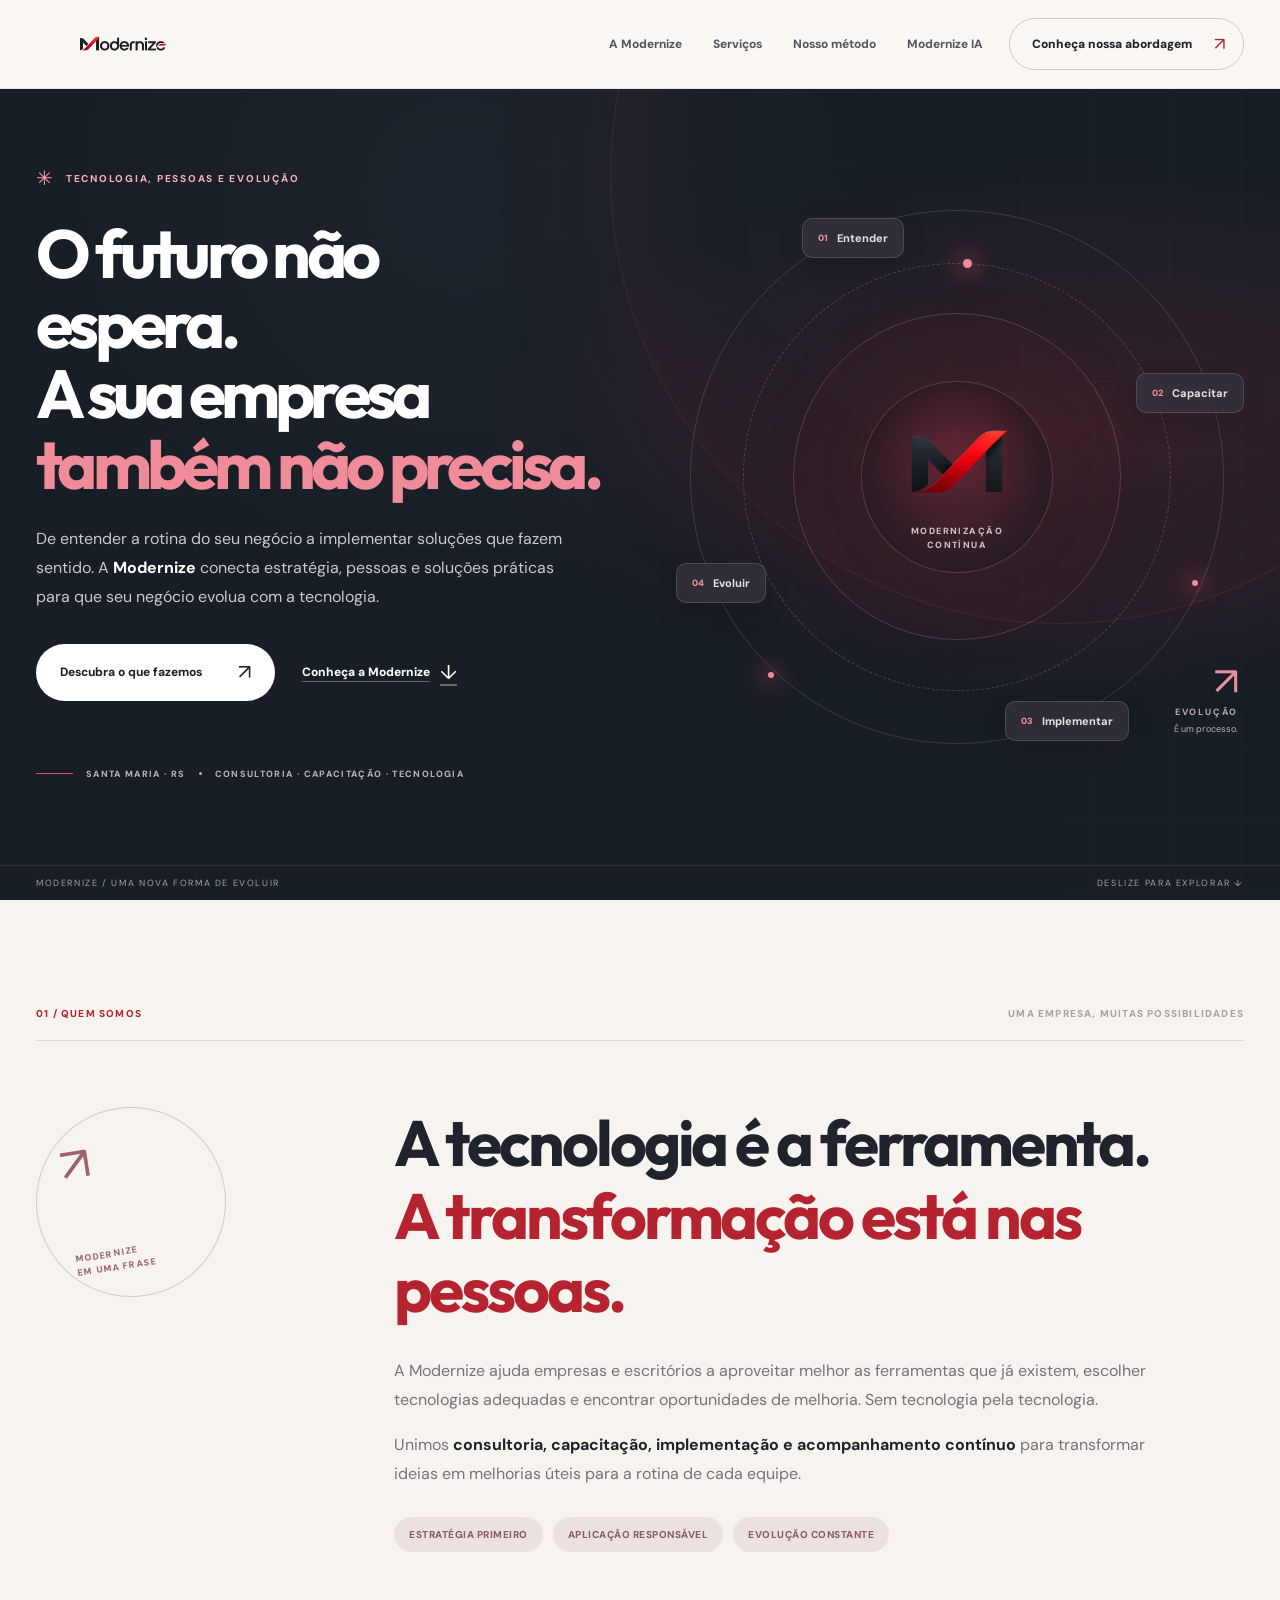
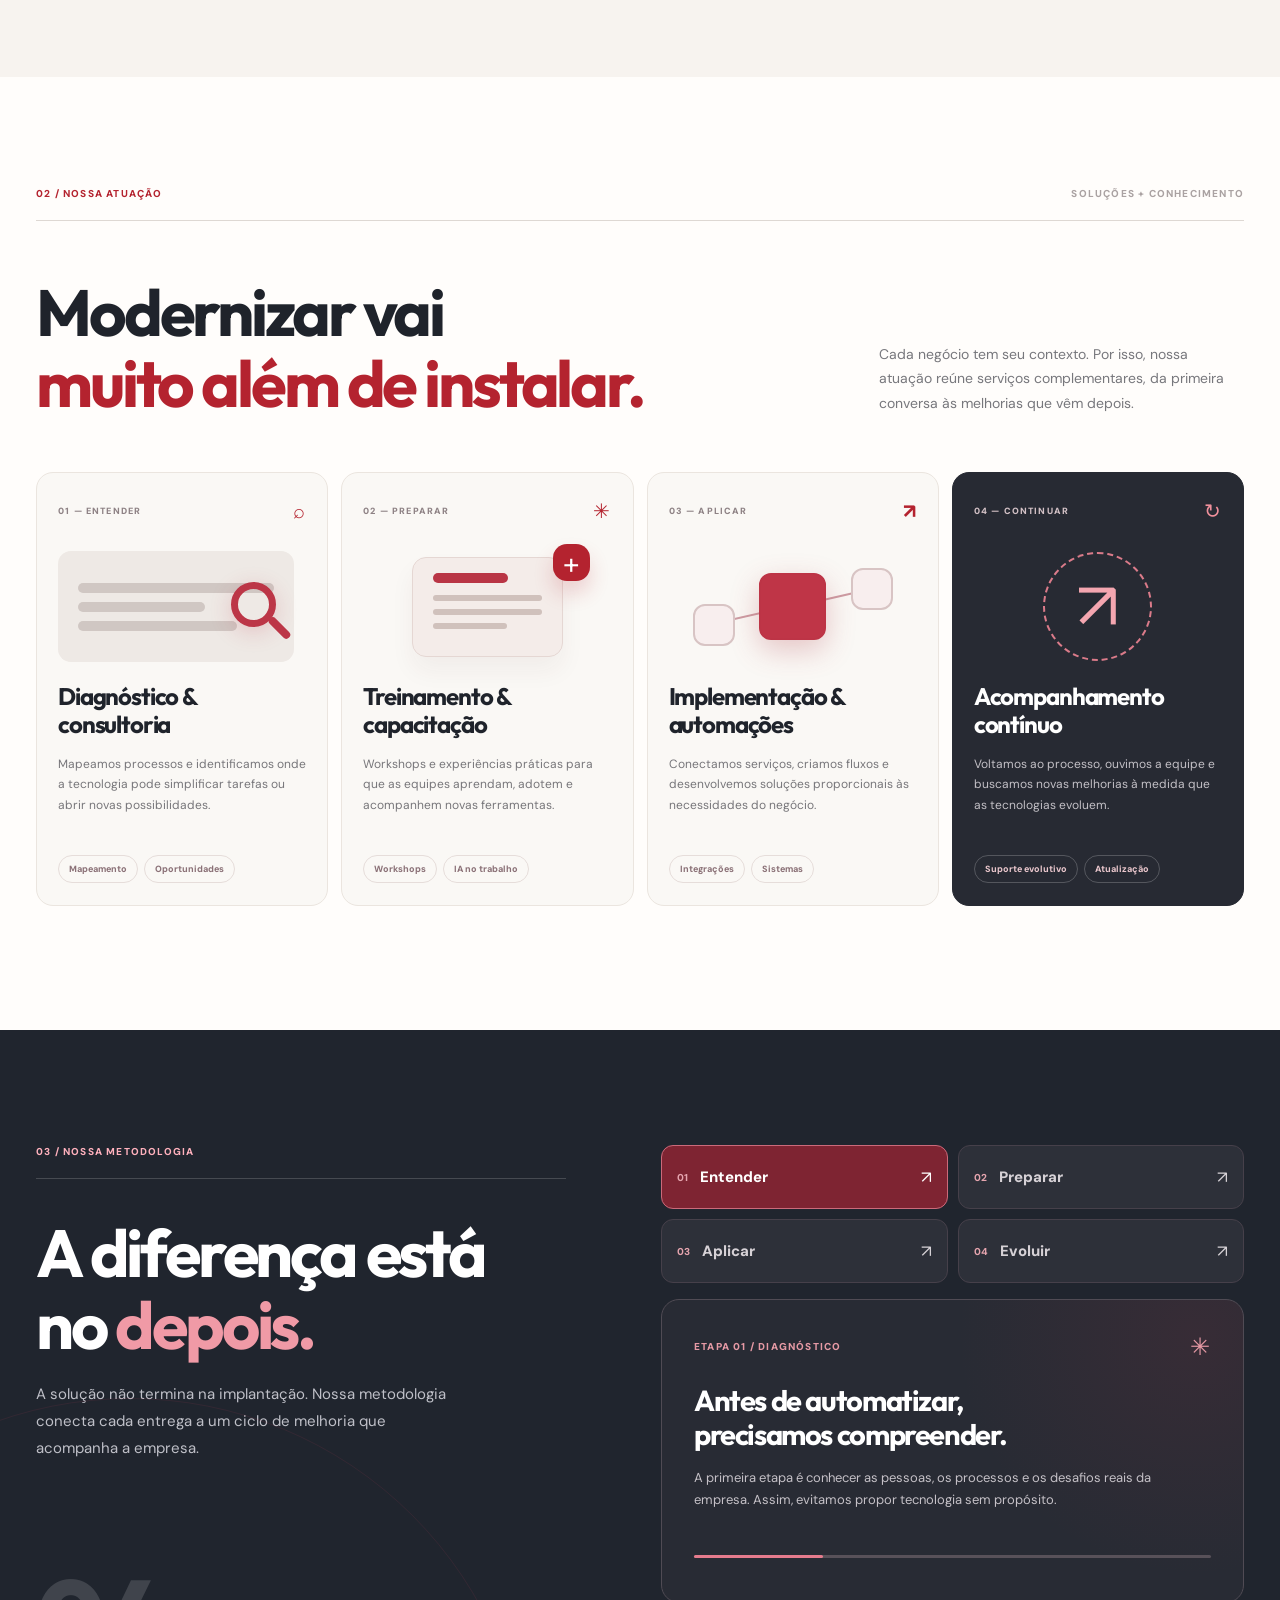
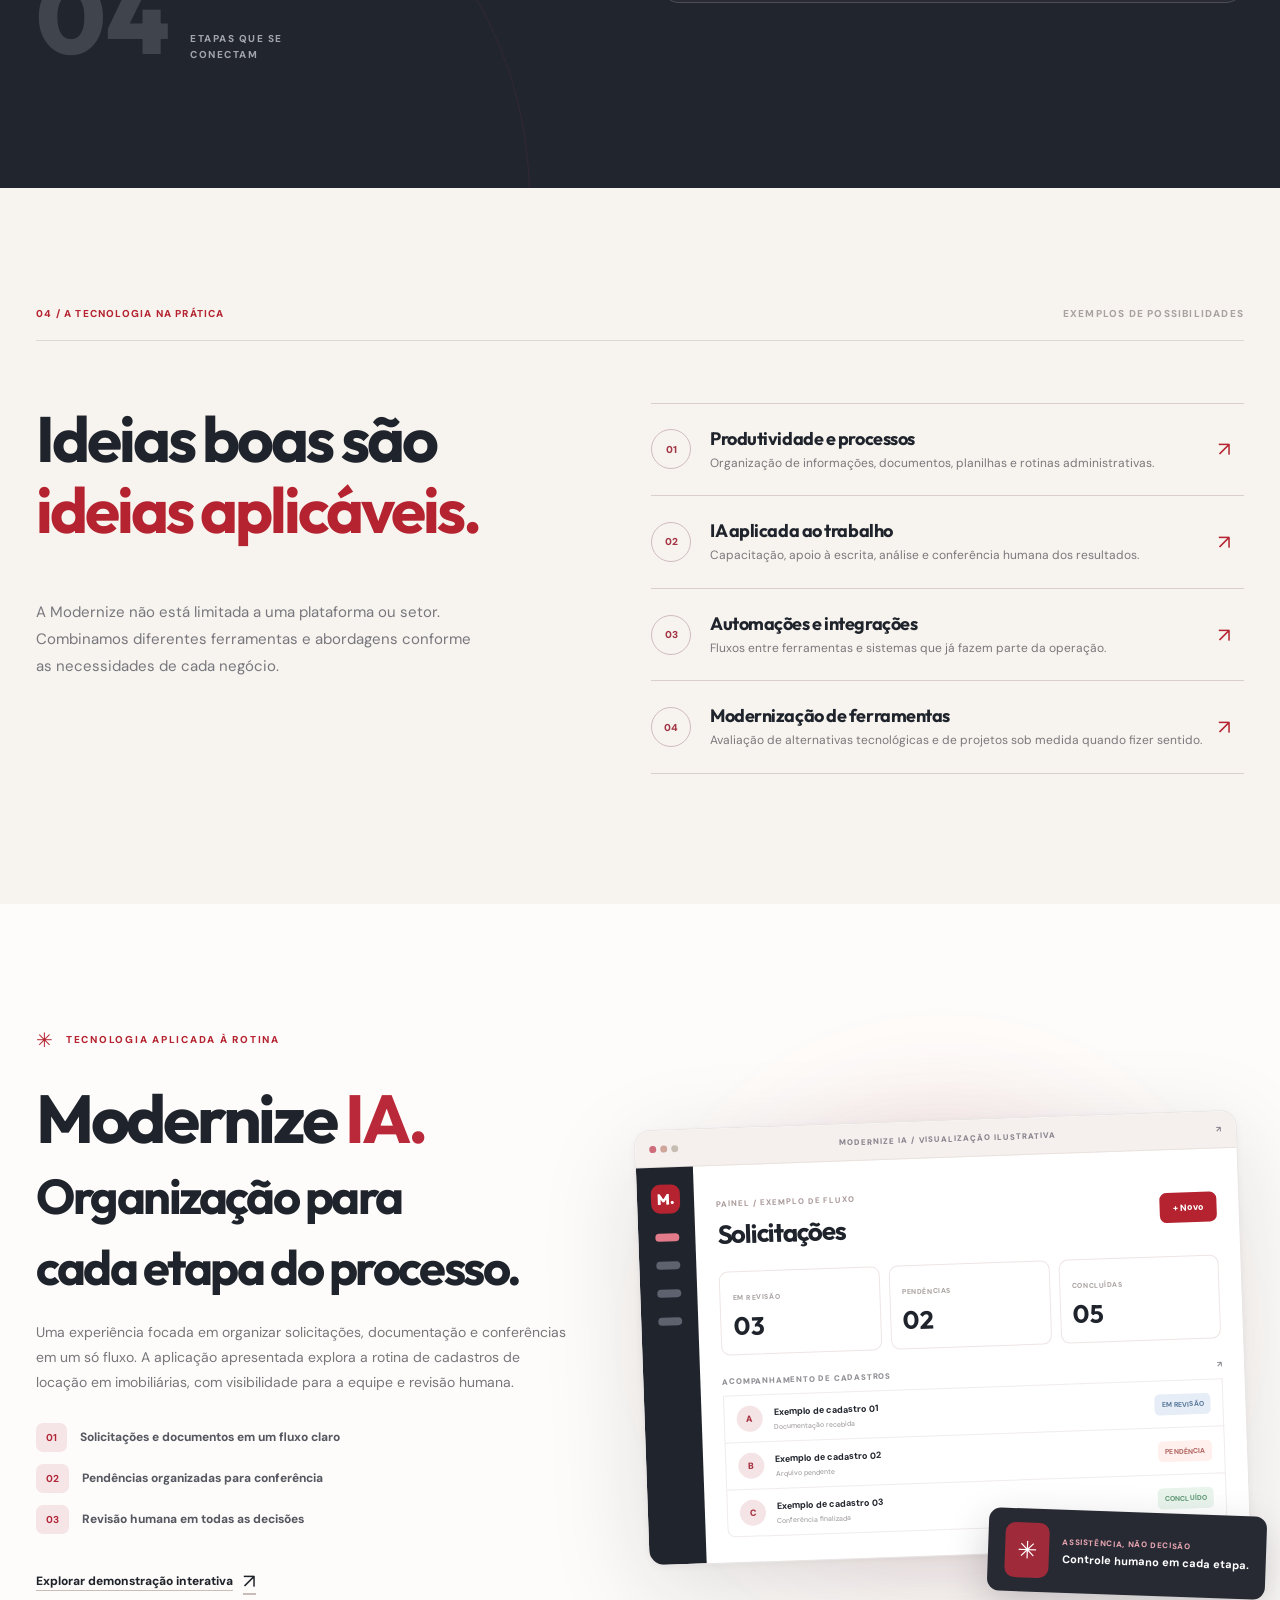
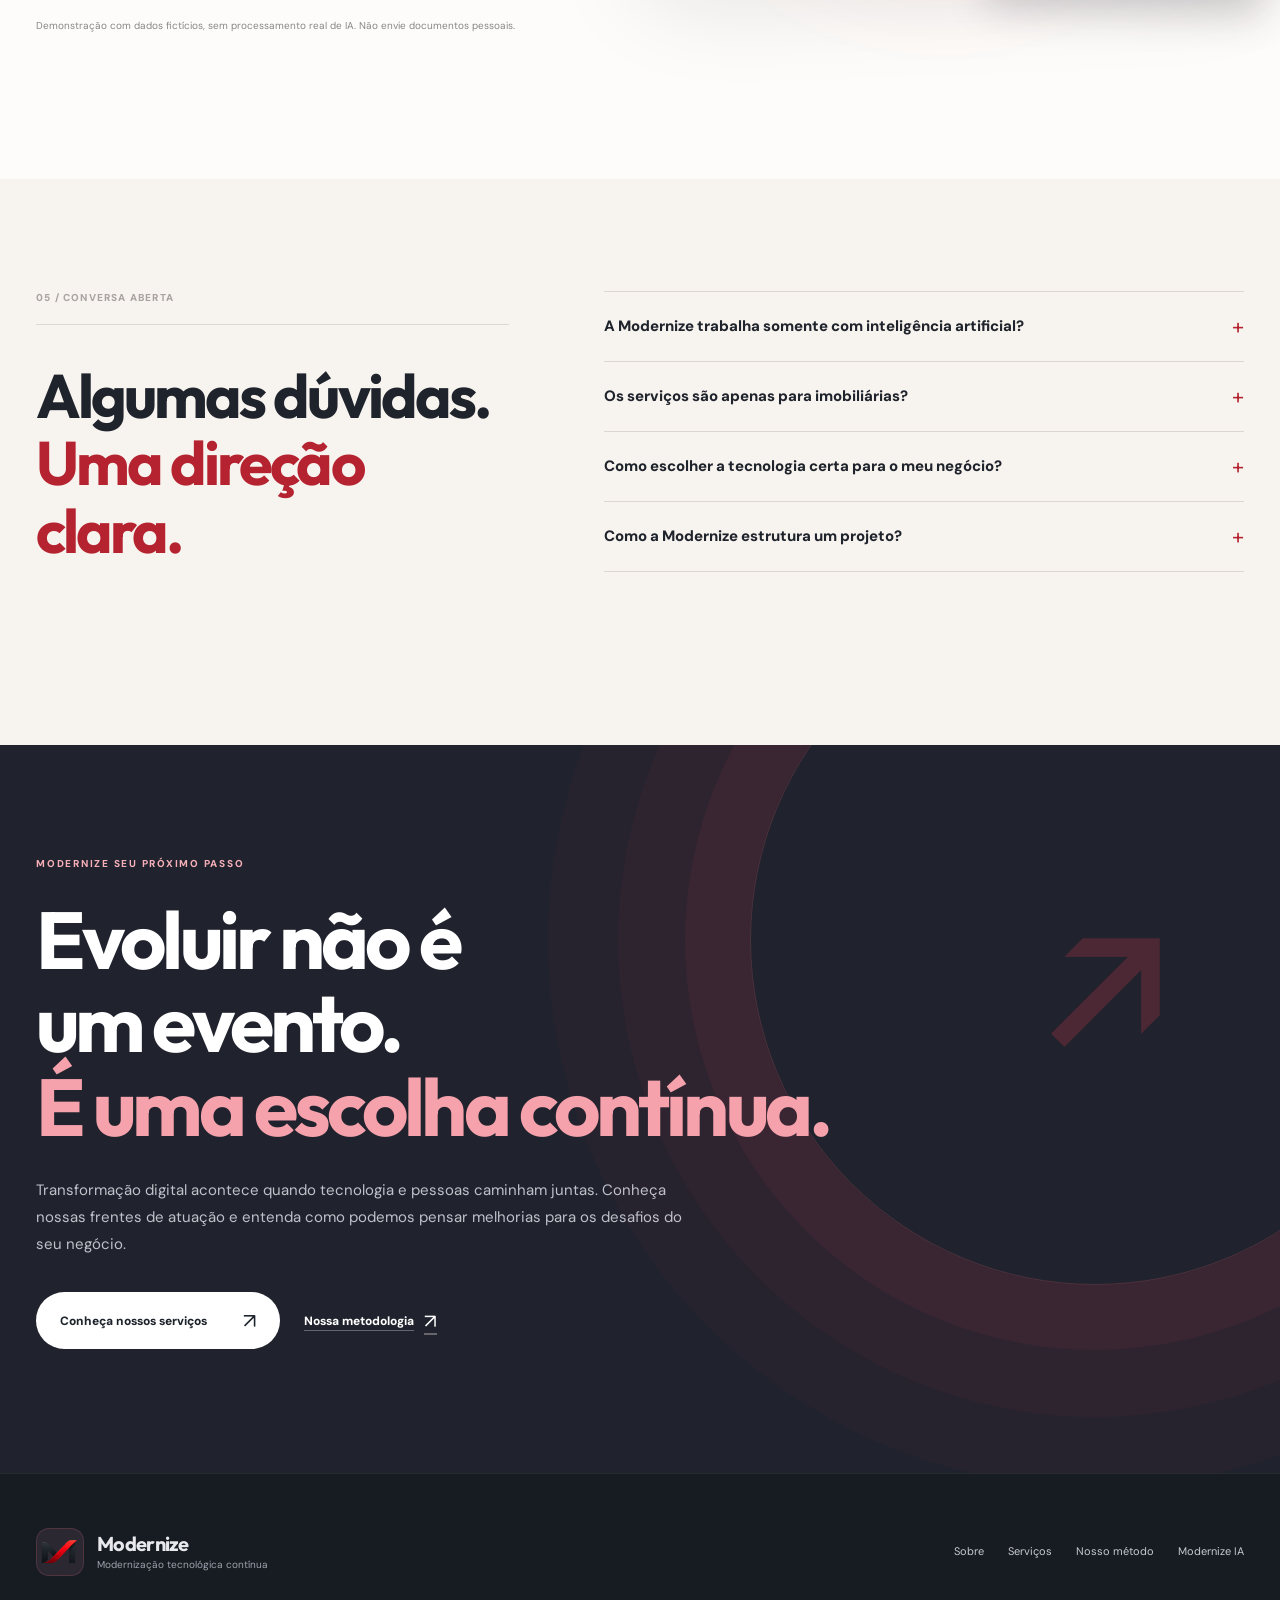
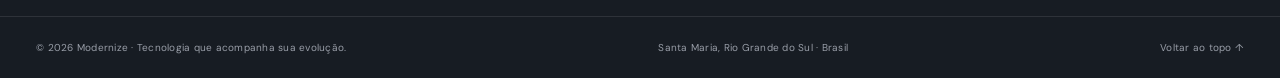
==== commit 8287c8c3: "feat(landing): tom comercial, sem links de apresentação e demo discreta" ====
--- a/landing/index.html
+++ b/landing/index.html
@@ -29,9 +29,9 @@
         <a href="#servicos">Serviços</a>
         <a href="#metodo">Nosso método</a>
         <a href="#modernize-ia">Modernize IA</a>
-        <a class="nav-mobile-cta" href="#proximo-passo">Conhecer o projeto <span aria-hidden="true">↗</span></a>
+        <a class="nav-mobile-cta" href="#proximo-passo">Conheça nossa abordagem <span aria-hidden="true">↗</span></a>
       </nav>
-      <a class="nav-cta" href="#proximo-passo">Vamos evoluir <span aria-hidden="true">↗</span></a>
+      <a class="nav-cta" href="#proximo-passo">Conheça nossa abordagem <span aria-hidden="true">↗</span></a>
       <button class="menu-toggle" id="menu-toggle" type="button" aria-expanded="false" aria-controls="primary-navigation" aria-label="Abrir menu">
         <span></span><span></span>
       </button>
@@ -46,12 +46,12 @@
         <div class="hero-copy">
           <div class="overline on-dark"><span class="tiny-star">✳</span> TECNOLOGIA, PESSOAS E EVOLUÇÃO</div>
           <h1 id="hero-title">O futuro não<br>espera.<br><span>A sua empresa</span><br><em>também não precisa.</em></h1>
-          <p>De entender a rotina do seu negócio a implementar soluções que fazem sentido. A <strong>Modernize</strong> propõe uma forma mais próxima, prática e contínua de evoluir com a tecnologia.</p>
+          <p>De entender a rotina do seu negócio a implementar soluções que fazem sentido. A <strong>Modernize</strong> conecta estratégia, pessoas e soluções práticas para que seu negócio evolua com a tecnologia.</p>
           <div class="hero-actions">
             <a class="button button-light" href="#servicos">Descubra o que fazemos <span aria-hidden="true">↗</span></a>
             <a class="text-link text-link-light" href="#sobre">Conheça a Modernize <span aria-hidden="true">↓</span></a>
           </div>
-          <div class="hero-bottom"><span class="hero-bottom-line" aria-hidden="true"></span><span>SANTA MARIA · RS</span><span class="dot-separator" aria-hidden="true"></span><span>PROJETO EM DESENVOLVIMENTO</span></div>
+          <div class="hero-bottom"><span class="hero-bottom-line" aria-hidden="true"></span><span>SANTA MARIA · RS</span><span class="dot-separator" aria-hidden="true"></span><span>CONSULTORIA · CAPACITAÇÃO · TECNOLOGIA</span></div>
         </div>
         <div class="hero-visual" aria-label="Diagrama ilustrativo: entender, capacitar, implementar e evoluir continuamente">
           <div class="orbit orbit-one" aria-hidden="true"></div>
@@ -81,7 +81,7 @@
           <div class="statement-stamp"><span class="stamp-arrow">↗</span><span>MODERNIZE<br>EM UMA FRASE</span></div>
           <div class="statement-copy reveal">
             <h2 id="statement-title">A tecnologia é a ferramenta.<br><em>A transformação está nas pessoas.</em></h2>
-            <p>A Modernize nasce com uma proposta simples: ajudar pequenas empresas e escritórios a aproveitar melhor as ferramentas que já existem e a descobrir novas oportunidades. Sem tecnologia pela tecnologia.</p>
+            <p>A Modernize ajuda empresas e escritórios a aproveitar melhor as ferramentas que já existem, escolher tecnologias adequadas e encontrar oportunidades de melhoria. Sem tecnologia pela tecnologia.</p>
             <p>Unimos <strong>consultoria, capacitação, implementação e acompanhamento contínuo</strong> para transformar ideias em melhorias úteis para a rotina de cada equipe.</p>
             <div class="statement-pills"><span>Estratégia primeiro</span><span>Aplicação responsável</span><span>Evolução constante</span></div>
           </div>
@@ -94,7 +94,7 @@
         <div class="section-meta"><span>02 / NOSSA ATUAÇÃO</span><span>SOLUÇÕES + CONHECIMENTO</span></div>
         <div class="section-title-row reveal">
           <h2 id="services-title">Modernizar vai<br><em>muito além de instalar.</em></h2>
-          <p>Cada negócio tem seu contexto. Por isso, pensamos em serviços que se complementam, da primeira conversa às melhorias que vêm depois.</p>
+          <p>Cada negócio tem seu contexto. Por isso, nossa atuação reúne serviços complementares, da primeira conversa às melhorias que vêm depois.</p>
         </div>
         <div class="services-grid">
           <article class="service-card reveal">
@@ -134,7 +134,7 @@
         <div class="process-intro reveal">
           <div class="section-meta meta-on-dark"><span>03 / NOSSA METODOLOGIA</span></div>
           <h2 id="process-title">A diferença está<br>no <em>depois.</em></h2>
-          <p>A solução não termina na implantação. Nosso modelo é pensado como um ciclo de melhoria que acompanha a empresa.</p>
+          <p>A solução não termina na implantação. Nossa metodologia conecta cada entrega a um ciclo de melhoria que acompanha a empresa.</p>
           <div class="method-index"><b>04</b><span>ETAPAS QUE SE<br>CONECTAM</span></div>
         </div>
         <div class="process-content reveal">
@@ -160,7 +160,7 @@
         <div class="applications-layout">
           <div class="applications-intro reveal">
             <h2 id="apps-title">Ideias boas são<br><em>ideias aplicáveis.</em></h2>
-            <p>A Modernize não está limitada a uma plataforma ou setor. Nossa proposta pode assumir formatos diferentes, conforme as necessidades encontradas.</p>
+            <p>A Modernize não está limitada a uma plataforma ou setor. Combinamos diferentes ferramentas e abordagens conforme as necessidades de cada negócio.</p>
           </div>
           <div class="application-list reveal">
             <div class="application-row"><span class="application-icon">01</span><div><h3>Produtividade e processos</h3><p>Organização de informações, documentos, planilhas e rotinas administrativas.</p></div><span aria-hidden="true">↗</span></div>
@@ -175,25 +175,25 @@
     <section class="product-section" id="modernize-ia" aria-labelledby="product-title">
       <div class="shell product-shell">
         <div class="product-copy reveal">
-          <div class="overline"><span class="red-star">✳</span> CONHEÇA NOSSA PRIMEIRA LINHA DE PRODUTO</div>
-          <h2 id="product-title">Modernize <em>IA.</em><br><span>Um primeiro passo<br>mais inteligente.</span></h2>
-          <p>Além dos serviços, estamos desenhando uma plataforma para tornar rotinas administrativas mais organizadas. O primeiro caso de uso foca em cadastros documentais de locação para imobiliárias.</p>
-          <div class="product-benefits"><span><b>01</b> Solicitação e envio organizado</span><span><b>02</b> Identificação de pendências com IA planejada</span><span><b>03</b> Conferência e decisão sempre humanas</span></div>
-          <div class="product-actions"><a class="button button-red" href="https://eduardolavall.github.io/modernize/demo.html" target="_blank" rel="noopener noreferrer">Explorar demonstração <span aria-hidden="true">↗</span></a><a class="text-link" href="https://eduardolavall.github.io/modernize/" target="_blank" rel="noopener noreferrer">Ver apresentação <span aria-hidden="true">↗</span></a></div>
-          <p class="product-caveat"><span aria-hidden="true">●</span> Protótipo acadêmico com dados fictícios. O processamento de IA e a autenticação reais ainda não estão disponíveis.</p>
+          <div class="overline"><span class="red-star">✳</span> TECNOLOGIA APLICADA À ROTINA</div>
+          <h2 id="product-title">Modernize <em>IA.</em><br><span>Organização para<br>cada etapa do processo.</span></h2>
+          <p>Uma experiência focada em organizar solicitações, documentação e conferências em um só fluxo. A aplicação apresentada explora a rotina de cadastros de locação em imobiliárias, com visibilidade para a equipe e revisão humana.</p>
+          <div class="product-benefits"><span><b>01</b> Solicitações e documentos em um fluxo claro</span><span><b>02</b> Pendências organizadas para conferência</span><span><b>03</b> Revisão humana em todas as decisões</span></div>
+          <div class="product-actions"><a class="text-link product-demo-link" href="https://eduardolavall.github.io/modernize/demo.html" target="_blank" rel="noopener noreferrer">Explorar demonstração interativa <span aria-hidden="true">↗</span></a></div>
+          <p class="product-caveat">Demonstração com dados fictícios, sem processamento real de IA. Não envie documentos pessoais.</p>
         </div>
         <div class="product-art reveal" aria-label="Prévia ilustrativa de painel de controle de solicitações da Modernize IA">
           <div class="product-window">
-            <div class="window-bar"><div><i></i><i></i><i></i></div><span>MODERNIZE IA / CONCEITO</span><span>↗</span></div>
+            <div class="window-bar"><div><i></i><i></i><i></i></div><span>MODERNIZE IA / VISUALIZAÇÃO ILUSTRATIVA</span><span>↗</span></div>
             <div class="window-content">
               <div class="mock-side"><div class="mock-logo">M.</div><span class="mock-nav-active"></span><span></span><span></span><span></span></div>
               <div class="mock-main">
-                <div class="mock-header"><div><small>PAINEL / DEMONSTRAÇÃO</small><h3>Solicitações</h3></div><span class="mock-new">+ Novo</span></div>
+                <div class="mock-header"><div><small>PAINEL / EXEMPLO DE FLUXO</small><h3>Solicitações</h3></div><span class="mock-new">+ Novo</span></div>
                 <div class="mock-stats"><div><small>EM REVISÃO</small><strong>03</strong></div><div><small>PENDÊNCIAS</small><strong>02</strong></div><div><small>CONCLUÍDAS</small><strong>05</strong></div></div>
                 <div class="mock-table-title">ACOMPANHAMENTO DE CADASTROS <span>↗</span></div>
-                <div class="mock-table-row"><span class="mock-avatar">A</span><span>Cadastro fictício 01<small>Documentação recebida</small></span><b class="status-review">EM REVISÃO</b></div>
-                <div class="mock-table-row"><span class="mock-avatar">B</span><span>Cadastro fictício 02<small>Arquivo pendente</small></span><b class="status-pending">PENDÊNCIA</b></div>
-                <div class="mock-table-row"><span class="mock-avatar">C</span><span>Cadastro fictício 03<small>Conferência finalizada</small></span><b class="status-done">CONCLUÍDO</b></div>
+                <div class="mock-table-row"><span class="mock-avatar">A</span><span>Exemplo de cadastro 01<small>Documentação recebida</small></span><b class="status-review">EM REVISÃO</b></div>
+                <div class="mock-table-row"><span class="mock-avatar">B</span><span>Exemplo de cadastro 02<small>Arquivo pendente</small></span><b class="status-pending">PENDÊNCIA</b></div>
+                <div class="mock-table-row"><span class="mock-avatar">C</span><span>Exemplo de cadastro 03<small>Conferência finalizada</small></span><b class="status-done">CONCLUÍDO</b></div>
               </div>
             </div>
           </div>
@@ -210,9 +210,9 @@
         </div>
         <div class="faq-list reveal">
           <details><summary>A Modernize trabalha somente com inteligência artificial?<span aria-hidden="true">+</span></summary><p>Não. Inteligência artificial é uma das tecnologias que podemos aplicar. O foco da Modernize é entender processos e combinar capacitação, sistemas, integrações e melhorias adequadas a cada empresa.</p></details>
-          <details><summary>Os serviços são apenas para imobiliárias?<span aria-hidden="true">+</span></summary><p>Não. Nossa proposta é atender empresas e escritórios de diferentes setores. Imobiliárias são o primeiro segmento escolhido para desenvolver e validar uma oferta específica.</p></details>
-          <details><summary>A Modernize IA já é um produto comercial?<span aria-hidden="true">+</span></summary><p>Ainda não. Atualmente temos uma demonstração acadêmica funcional com dados sintéticos. Integrações reais, armazenamento seguro, autenticação e processamento de IA fazem parte das etapas posteriores.</p></details>
-          <details><summary>Como funcionaria uma parceria com a Modernize?<span aria-hidden="true">+</span></summary><p>O modelo proposto começa com diagnóstico, passa por capacitação e implementação, e inclui acompanhamento de resultados. Escopo, investimento e operação dependerão do contexto de cada projeto e ainda serão validados.</p></details>
+          <details><summary>Os serviços são apenas para imobiliárias?<span aria-hidden="true">+</span></summary><p>Não. Nossa atuação contempla empresas e escritórios de diferentes setores. O Modernize IA apresenta um exemplo de aplicação voltado à rotina imobiliária, mas as soluções de consultoria, capacitação e integração podem atender contextos variados.</p></details>
+          <details><summary>Como escolher a tecnologia certa para o meu negócio?<span aria-hidden="true">+</span></summary><p>O ponto de partida é compreender a rotina, as ferramentas já utilizadas e as tarefas que precisam melhorar. A partir disso, priorizamos soluções viáveis e o preparo da equipe para utilizá-las.</p></details>
+          <details><summary>Como a Modernize estrutura um projeto?<span aria-hidden="true">+</span></summary><p>Começamos entendendo as necessidades do negócio, definimos prioridades e combinamos capacitação, implementação e acompanhamento conforme o escopo de cada iniciativa. Cada solução deve fazer sentido para quem vai utilizá-la.</p></details>
         </div>
       </div>
     </section>
@@ -220,14 +220,14 @@
     <section class="end-section" id="proximo-passo" aria-labelledby="end-title">
       <div class="shell end-layout">
         <div class="end-decoration" aria-hidden="true">↗</div>
-        <div class="end-copy reveal"><div class="overline on-dark">VAMOS OLHAR PARA O QUE VEM PELA FRENTE?</div><h2 id="end-title">Evoluir não é<br>um evento.<br><em>É uma escolha contínua.</em></h2><p>Estamos estruturando a Modernize para aproximar tecnologia das necessidades reais das empresas. Conheça o projeto e acompanhe o desenvolvimento da nossa primeira solução.</p><div class="end-actions"><a class="button button-light" href="https://eduardolavall.github.io/modernize/" target="_blank" rel="noopener noreferrer">Conhecer a apresentação <span aria-hidden="true">↗</span></a><a class="text-link text-link-light" href="https://eduardolavall.github.io/modernize/demo.html" target="_blank" rel="noopener noreferrer">Explorar protótipo <span aria-hidden="true">↗</span></a></div></div>
+        <div class="end-copy reveal"><div class="overline on-dark">MODERNIZE SEU PRÓXIMO PASSO</div><h2 id="end-title">Evoluir não é<br>um evento.<br><em>É uma escolha contínua.</em></h2><p>Transformação digital acontece quando tecnologia e pessoas caminham juntas. Conheça nossas frentes de atuação e entenda como podemos pensar melhorias para os desafios do seu negócio.</p><div class="end-actions"><a class="button button-light" href="#servicos">Conheça nossos serviços <span aria-hidden="true">↗</span></a><a class="text-link text-link-light" href="#metodo">Nossa metodologia <span aria-hidden="true">↗</span></a></div></div>
       </div>
     </section>
   </main>
 
   <footer class="site-footer">
-    <div class="shell footer-content"><div class="footer-brand"><span class="footer-mark"><img src="assets/brand/Glossy%20Red%20and%20Graphite%20M%20Logo.png" alt="" width="43" height="43"></span><div><strong>Modernize</strong><span>Modernização tecnológica contínua</span></div></div><div class="footer-links"><a href="#sobre">Sobre</a><a href="#servicos">Serviços</a><a href="#modernize-ia">Modernize IA</a><a href="https://github.com/EduardoLavall/modernize" target="_blank" rel="noopener noreferrer">Projeto no GitHub ↗</a></div></div>
-    <div class="shell footer-bottom"><span>© <span id="current-year">2026</span> Modernize · Projeto em desenvolvimento.</span><span>Santa Maria, Rio Grande do Sul · Brasil</span><a href="#topo">Voltar ao topo ↑</a></div>
+    <div class="shell footer-content"><div class="footer-brand"><span class="footer-mark"><img src="assets/brand/Glossy%20Red%20and%20Graphite%20M%20Logo.png" alt="" width="43" height="43"></span><div><strong>Modernize</strong><span>Modernização tecnológica contínua</span></div></div><div class="footer-links"><a href="#sobre">Sobre</a><a href="#servicos">Serviços</a><a href="#metodo">Nosso método</a><a href="#modernize-ia">Modernize IA</a></div></div>
+    <div class="shell footer-bottom"><span>© <span id="current-year">2026</span> Modernize · Tecnologia que acompanha sua evolução.</span><span>Santa Maria, Rio Grande do Sul · Brasil</span><a href="#topo">Voltar ao topo ↑</a></div>
   </footer>
 </body>
 </html>
